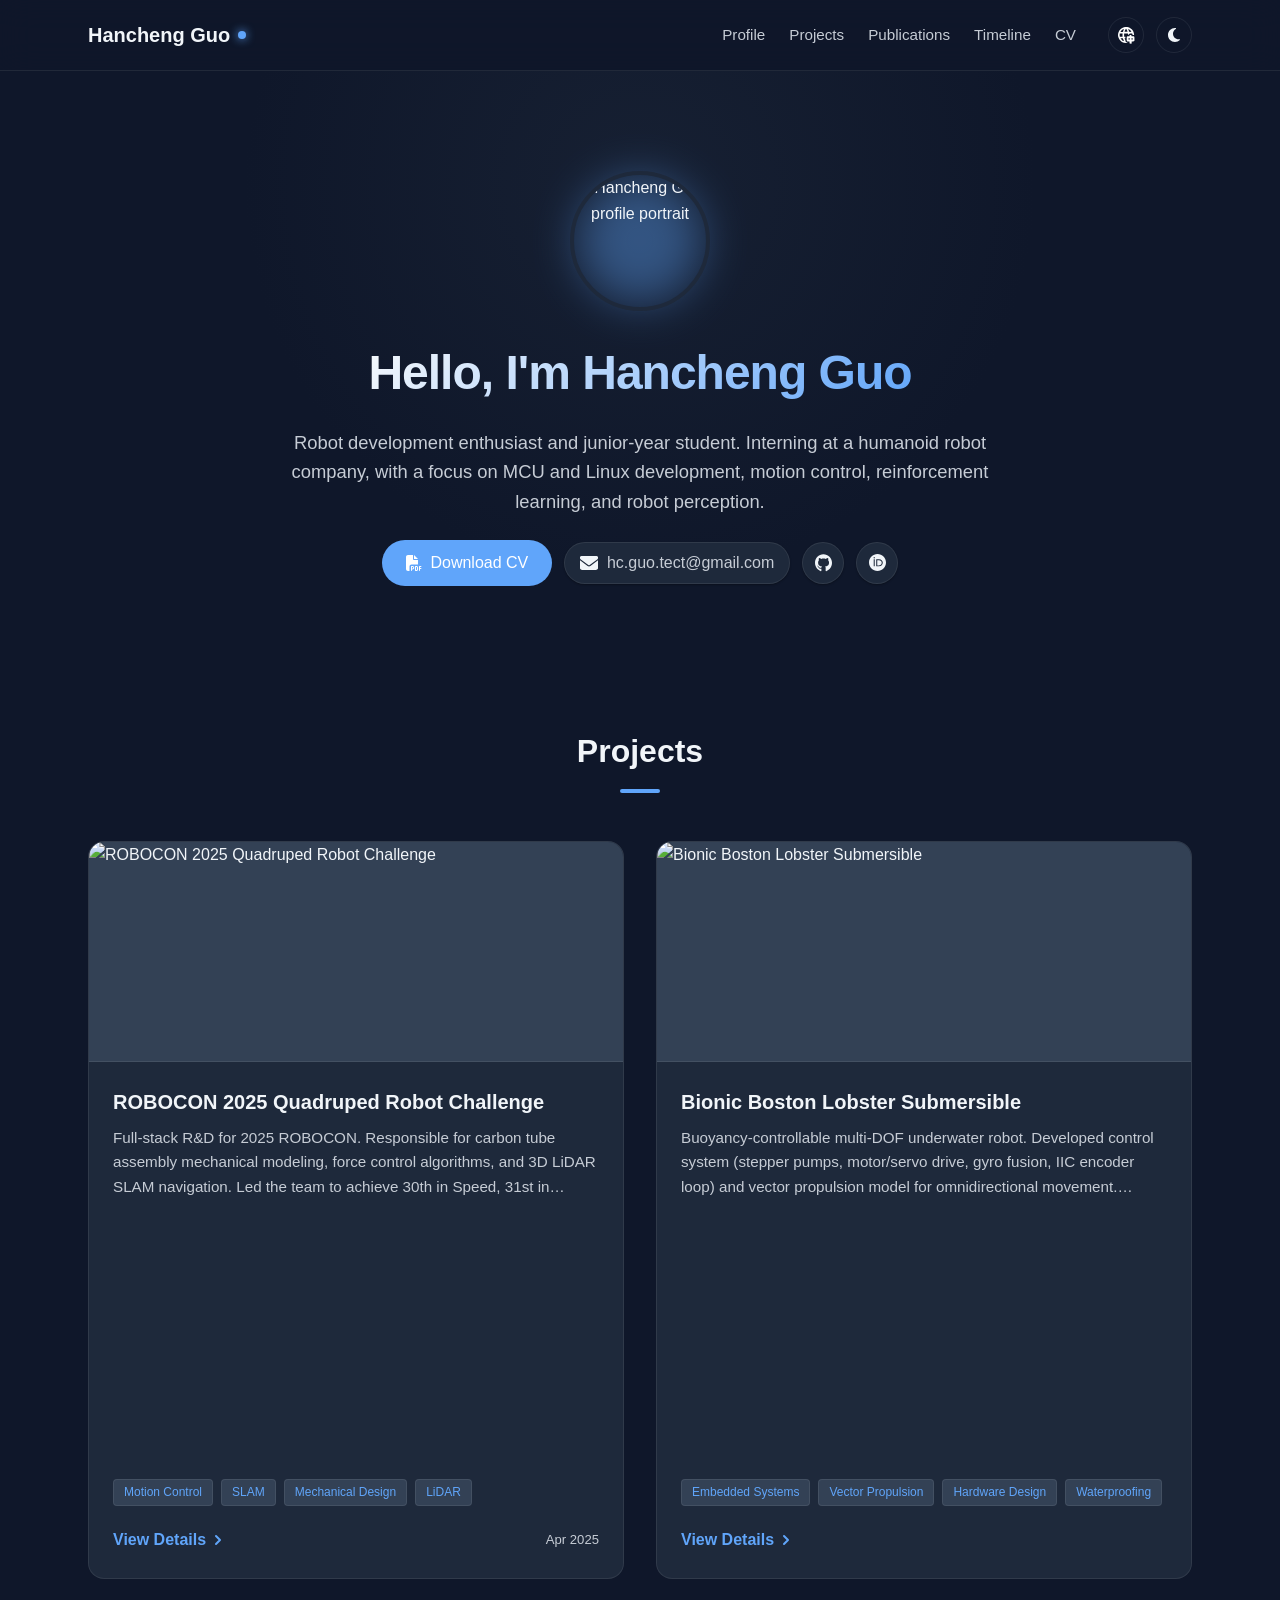
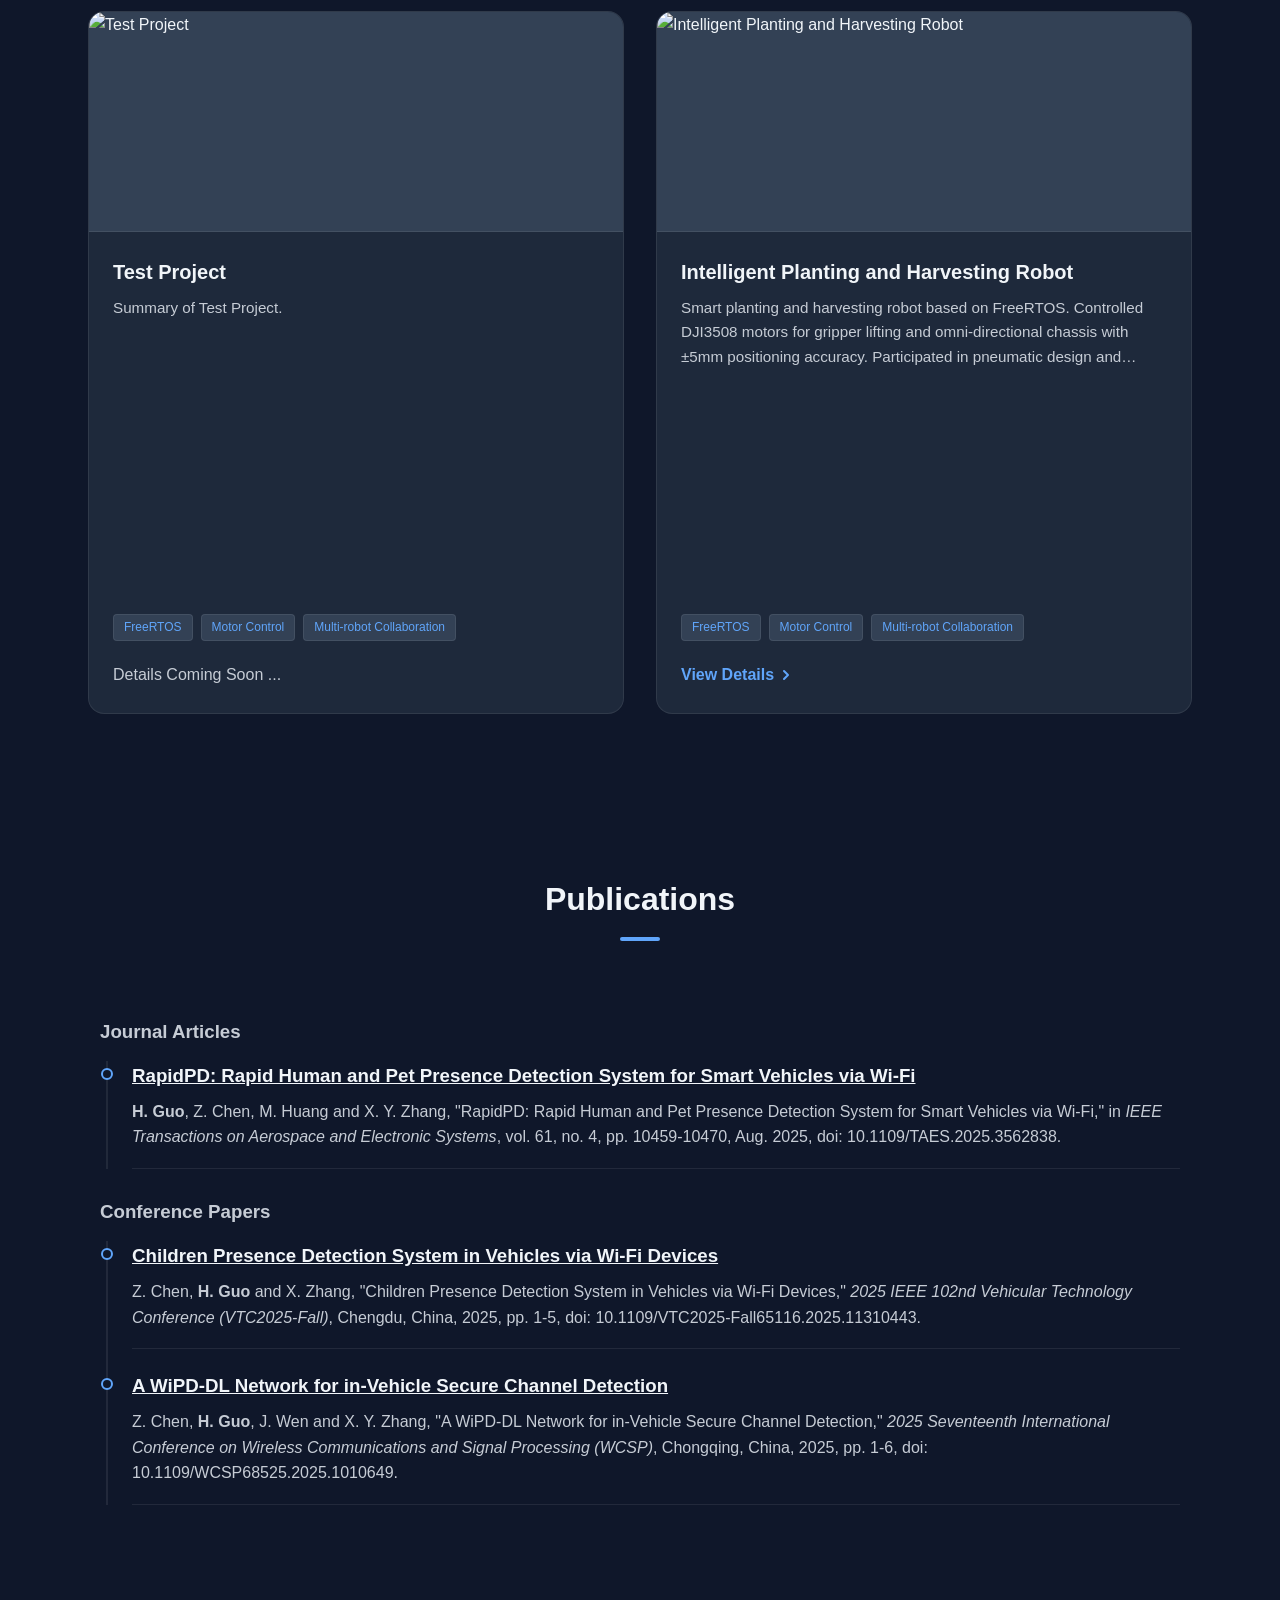
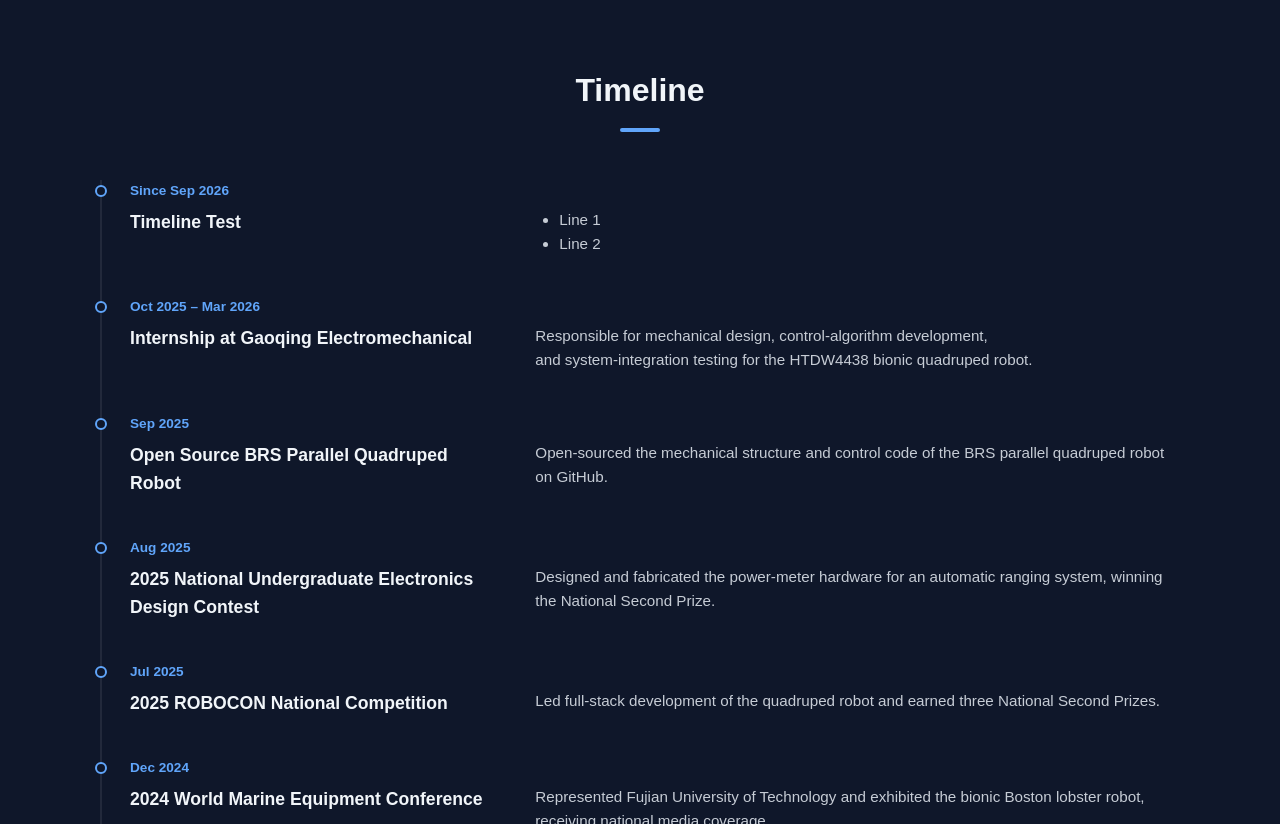
==== index.html @ 05562e03 "update favicon" ====
<!DOCTYPE html>
<!-- Generated by portfolio.py; do not edit. -->
<html lang="en" data-theme="dark">
  <head>
    <meta charset="UTF-8">
    <meta name="viewport" content="width=device-width, initial-scale=1.0">
    <title>Hancheng Guo Homepage</title>
    <meta name="description" content="Robot development enthusiast and junior-year student. Interning at a humanoid robot company, with a focus on MCU and Linux development, motion control, reinforcement learning, and robot perception.">
    <meta property="og:title" content="Hancheng Guo Homepage">
    <meta property="og:description" content="Robot development enthusiast and junior-year student. Interning at a humanoid robot company, with a focus on MCU and Linux development, motion control, reinforcement learning, and robot perception.">
    <meta property="og:type" content="website">
    <meta property="og:url" content="https://hancheng-guo.github.io/">
    <meta property="og:image" content="https://hancheng-guo.github.io/assets/images/Avatar.jpg">
    <link rel="canonical" href="https://hancheng-guo.github.io/">
    <script type="application/ld+json">{"@context":"https://schema.org","@type":"Person","name":"Hancheng Guo","url":"https://hancheng-guo.github.io/"}</script>
    <link rel="icon" href="assets/icons/favicon.svg">
    <script>document.documentElement.setAttribute('data-theme', localStorage.getItem('theme') || 'dark');</script>
    <style>html[data-anchor-pending] body{opacity:0}html[data-anchor-pending].anchor-ready body{opacity:1;animation:portfolio-anchor-reveal .14s ease}@keyframes portfolio-anchor-reveal{from{opacity:0}to{opacity:1}}</style>
    <script>(function(){var r=document.documentElement,h=location.hash;if(!h||h==='#top'||(matchMedia&&matchMedia('(prefers-reduced-motion: reduce)').matches))return;r.dataset.anchorPending='true';setTimeout(function(){r.classList.add('anchor-ready')},350)})()</script>
    <link rel="stylesheet" href="assets/css/style.css">
  </head>
  <body id="top" data-page="home">
    <nav>
      <div class="container nav-container">
        <a href="index.html" class="logo">
          <span class="logo-text">Hancheng Guo</span>
          <div class="logo-dot">
          </div>
        </a>
        <div class="nav-actions">
          <button class="control-btn menu-toggle" type="button" aria-expanded="false" aria-controls="primary-navigation" aria-label="Open navigation" data-i18n-aria-label="nav.openMenu">
            ☰
          </button>
          <div class="nav-links" id="primary-navigation">
            <a href="index.html#profile" data-i18n="nav.profile">Profile</a>
            <a href="index.html#projects" data-i18n="nav.projects">Projects</a>
            <a href="index.html#publications" data-i18n="nav.publications">Publications</a>
            <a href="index.html#timeline" data-i18n="nav.timeline">Timeline</a>
            <a href="pages/cv.html" data-i18n="nav.resume">CV</a>
          </div>
          <div class="nav-controls">
            <button class="control-btn nav-control lang-toggle" type="button" aria-label="切换到中文" title="切换到中文" data-language="en" data-i18n-aria-label="nav.toggleLanguage">
              <img class="language-target-icon" src="assets/icons/language-switch-ch.svg" alt="" aria-hidden="true">
              <span class="visually-hidden">切换到中文</span>
            </button>
            <button class="control-btn nav-control theme-toggle" type="button" aria-label="Toggle color theme" data-i18n-aria-label="nav.toggleTheme">
              <svg class="svg-icon sun-icon svg-icon--inline icon-sun" aria-hidden="true" focusable="false" xmlns="http://www.w3.org/2000/svg" viewBox="0 0 512 512">
                <!--! Font Awesome Free 6.7.2 by @fontawesome - https://fontawesome.com License - https://fontawesome.com/license/free (Icons: CC BY 4.0, Fonts: SIL OFL 1.1, Code: MIT License) Copyright 2024 Fonticons, Inc. -->
                <path d="M361.5 1.2c5 2.1 8.6 6.6 9.6 11.9L391 121l107.9 19.8c5.3 1 9.8 4.6 11.9 9.6s1.5 10.7-1.6 15.2L446.9 256l62.3 90.3c3.1 4.5 3.7 10.2 1.6 15.2s-6.6 8.6-11.9 9.6L391 391 371.1 498.9c-1 5.3-4.6 9.8-9.6 11.9s-10.7 1.5-15.2-1.6L256 446.9l-90.3 62.3c-4.5 3.1-10.2 3.7-15.2 1.6s-8.6-6.6-9.6-11.9L121 391 13.1 371.1c-5.3-1-9.8-4.6-11.9-9.6s-1.5-10.7 1.6-15.2L65.1 256 2.8 165.7c-3.1-4.5-3.7-10.2-1.6-15.2s6.6-8.6 11.9-9.6L121 121 140.9 13.1c1-5.3 4.6-9.8 9.6-11.9s10.7-1.5 15.2 1.6L256 65.1 346.3 2.8c4.5-3.1 10.2-3.7 15.2-1.6zM160 256a96 96 0 1 1 192 0 96 96 0 1 1 -192 0zm224 0a128 128 0 1 0 -256 0 128 128 0 1 0 256 0z"/>
              </svg>
              <svg class="svg-icon moon-icon svg-icon--inline icon-moon" aria-hidden="true" focusable="false" xmlns="http://www.w3.org/2000/svg" viewBox="0 0 384 512">
                <!--! Font Awesome Free 6.7.2 by @fontawesome - https://fontawesome.com License - https://fontawesome.com/license/free (Icons: CC BY 4.0, Fonts: SIL OFL 1.1, Code: MIT License) Copyright 2024 Fonticons, Inc. -->
                <path d="M223.5 32C100 32 0 132.3 0 256S100 480 223.5 480c60.6 0 115.5-24.2 155.8-63.4c5-4.9 6.3-12.5 3.1-18.7s-10.1-9.7-17-8.5c-9.8 1.7-19.8 2.6-30.1 2.6c-96.9 0-175.5-78.8-175.5-176c0-65.8 36-123.1 89.3-153.3c6.1-3.5 9.2-10.5 7.7-17.3s-7.3-11.9-14.3-12.5c-6.3-.5-12.6-.8-19-.8z"/>
              </svg>
            </button>
          </div>
        </div>
      </div>
    </nav>
    <main>
      <section id="profile" class="intro profile-section" data-hero-background="true" style="--hero-background-image: url(&quot;../images/Portfolio-01-3.png&quot;)">
        <div class="bg-decoration" aria-hidden="true">
        </div>
        <div class="container flex-center column">
          <div class="avatar-container">
            <div class="avatar-glow">
            </div>
            <img class="avatar" src="assets/images/Avatar.jpg" alt="Hancheng Guo profile portrait">
          </div>
          <h1 class="gradient-text hero-title">Hello, I'm Hancheng Guo</h1>
          <div class="subtitle hero-summary">
            Robot development enthusiast and junior-year student. Interning at a humanoid robot company, with a focus on MCU and Linux development, motion control, reinforcement learning, and robot perception.
          </div>
          <div class="hero-action-row">
            <div class="intro-actions">
              <a class="publish-link primary-action" href="assets/documents/CVTest.pdf" download>
                <svg class="svg-icon svg-icon--inline icon-file-pdf" aria-hidden="true" focusable="false" xmlns="http://www.w3.org/2000/svg" viewBox="0 0 512 512">
                  <!--! Font Awesome Free 6.7.2 by @fontawesome - https://fontawesome.com License - https://fontawesome.com/license/free (Icons: CC BY 4.0, Fonts: SIL OFL 1.1, Code: MIT License) Copyright 2024 Fonticons, Inc. -->
                  <path d="M0 64C0 28.7 28.7 0 64 0L224 0l0 128c0 17.7 14.3 32 32 32l128 0 0 144-208 0c-35.3 0-64 28.7-64 64l0 144-48 0c-35.3 0-64-28.7-64-64L0 64zm384 64l-128 0L256 0 384 128zM176 352l32 0c30.9 0 56 25.1 56 56s-25.1 56-56 56l-16 0 0 32c0 8.8-7.2 16-16 16s-16-7.2-16-16l0-48 0-80c0-8.8 7.2-16 16-16zm32 80c13.3 0 24-10.7 24-24s-10.7-24-24-24l-16 0 0 48 16 0zm96-80l32 0c26.5 0 48 21.5 48 48l0 64c0 26.5-21.5 48-48 48l-32 0c-8.8 0-16-7.2-16-16l0-128c0-8.8 7.2-16 16-16zm32 128c8.8 0 16-7.2 16-16l0-64c0-8.8-7.2-16-16-16l-16 0 0 96 16 0zm80-112c0-8.8 7.2-16 16-16l48 0c8.8 0 16 7.2 16 16s-7.2 16-16 16l-32 0 0 32 32 0c8.8 0 16 7.2 16 16s-7.2 16-16 16l-32 0 0 48c0 8.8-7.2 16-16 16s-16-7.2-16-16l0-64 0-64z"/>
                </svg>
                <span>Download CV</span>
              </a>
            </div>
            <div id="contact" class="contact-links hero-contact-links" aria-label="Contact links">
              <div class="contact-item email-contact-item">
                <a class="email-contact-link" href="mailto:hc.guo.tect@gmail.com" aria-label="hc.guo.tect@gmail.com">
                  <svg class="svg-icon svg-icon--inline icon-envelope" aria-hidden="true" focusable="false" xmlns="http://www.w3.org/2000/svg" viewBox="0 0 512 512">
                    <!--! Font Awesome Free 6.7.2 by @fontawesome - https://fontawesome.com License - https://fontawesome.com/license/free (Icons: CC BY 4.0, Fonts: SIL OFL 1.1, Code: MIT License) Copyright 2024 Fonticons, Inc. -->
                    <path d="M48 64C21.5 64 0 85.5 0 112c0 15.1 7.1 29.3 19.2 38.4L236.8 313.6c11.4 8.5 27 8.5 38.4 0L492.8 150.4c12.1-9.1 19.2-23.3 19.2-38.4c0-26.5-21.5-48-48-48L48 64zM0 176L0 384c0 35.3 28.7 64 64 64l384 0c35.3 0 64-28.7 64-64l0-208L294.4 339.2c-22.8 17.1-54 17.1-76.8 0L0 176z"/>
                  </svg>
                  <span>hc.guo.tect@gmail.com</span>
                </a>
              </div>
              <div class="social-contact-group">
                <div class="contact-item">
                  <a href="https://github.com/Hancheng-Guo" aria-label="GitHub" title="GitHub" target="_blank" rel="noopener noreferrer">
                    <svg class="svg-icon svg-icon--inline" aria-hidden="true" focusable="false" xmlns="http://www.w3.org/2000/svg" viewBox="0 0 496 512">
                      <!--! Font Awesome Free 6.7.2 by @fontawesome - https://fontawesome.com License - https://fontawesome.com/license/free (Icons: CC BY 4.0, Fonts: SIL OFL 1.1, Code: MIT License) Copyright 2024 Fonticons, Inc. -->
                      <path d="M165.9 397.4c0 2-2.3 3.6-5.2 3.6-3.3.3-5.6-1.3-5.6-3.6 0-2 2.3-3.6 5.2-3.6 3-.3 5.6 1.3 5.6 3.6zm-31.1-4.5c-.7 2 1.3 4.3 4.3 4.9 2.6 1 5.6 0 6.2-2s-1.3-4.3-4.3-5.2c-2.6-.7-5.5.3-6.2 2.3zm44.2-1.7c-2.9.7-4.9 2.6-4.6 4.9.3 2 2.9 3.3 5.9 2.6 2.9-.7 4.9-2.6 4.6-4.6-.3-1.9-3-3.2-5.9-2.9zM244.8 8C106.1 8 0 113.3 0 252c0 110.9 69.8 205.8 169.5 239.2 12.8 2.3 17.3-5.6 17.3-12.1 0-6.2-.3-40.4-.3-61.4 0 0-70 15-84.7-29.8 0 0-11.4-29.1-27.8-36.6 0 0-22.9-15.7 1.6-15.4 0 0 24.9 2 38.6 25.8 21.9 38.6 58.6 27.5 72.9 20.9 2.3-16 8.8-27.1 16-33.7-55.9-6.2-112.3-14.3-112.3-110.5 0-27.5 7.6-41.3 23.6-58.9-2.6-6.5-11.1-33.3 2.6-67.9 20.9-6.5 69 27 69 27 20-5.6 41.5-8.5 62.8-8.5s42.8 2.9 62.8 8.5c0 0 48.1-33.6 69-27 13.7 34.7 5.2 61.4 2.6 67.9 16 17.7 25.8 31.5 25.8 58.9 0 96.5-58.9 104.2-114.8 110.5 9.2 7.9 17 22.9 17 46.4 0 33.7-.3 75.4-.3 83.6 0 6.5 4.6 14.4 17.3 12.1C428.2 457.8 496 362.9 496 252 496 113.3 383.5 8 244.8 8zM97.2 352.9c-1.3 1-1 3.3.7 5.2 1.6 1.6 3.9 2.3 5.2 1 1.3-1 1-3.3-.7-5.2-1.6-1.6-3.9-2.3-5.2-1zm-10.8-8.1c-.7 1.3.3 2.9 2.3 3.9 1.6 1 3.6.7 4.3-.7.7-1.3-.3-2.9-2.3-3.9-2-.6-3.6-.3-4.3.7zm32.4 35.6c-1.6 1.3-1 4.3 1.3 6.2 2.3 2.3 5.2 2.6 6.5 1 1.3-1.3.7-4.3-1.3-6.2-2.2-2.3-5.2-2.6-6.5-1zm-11.4-14.7c-1.6 1-1.6 3.6 0 5.9 1.6 2.3 4.3 3.3 5.6 2.3 1.6-1.3 1.6-3.9 0-6.2-1.4-2.3-4-3.3-5.6-2z"/>
                    </svg>
                    <span class="visually-hidden">GitHub</span>
                  </a>
                </div>
                <div class="contact-item">
                  <a href="https://orcid.org/0009-0005-2213-1604" aria-label="ORCID" title="ORCID" target="_blank" rel="noopener noreferrer">
                    <svg class="svg-icon svg-icon--inline" aria-hidden="true" focusable="false" fill="#000000" width="800px" height="800px" viewBox="0 0 24 24" role="img" xmlns="http://www.w3.org/2000/svg">
                      <title>ORCID icon</title>
                      <path d="M12 0C5.372 0 0 5.372 0 12s5.372 12 12 12 12-5.372 12-12S18.628 0 12 0zM7.369 4.378c.525 0 .947.431.947.947s-.422.947-.947.947a.95.95 0 0 1-.947-.947c0-.525.422-.947.947-.947zm-.722 3.038h1.444v10.041H6.647V7.416zm3.562 0h3.9c3.712 0 5.344 2.653 5.344 5.025 0 2.578-2.016 5.025-5.325 5.025h-3.919V7.416zm1.444 1.303v7.444h2.297c3.272 0 4.022-2.484 4.022-3.722 0-2.016-1.284-3.722-4.097-3.722h-2.222z"/>
                    </svg>
                    <span class="visually-hidden">ORCID</span>
                  </a>
                </div>
              </div>
            </div>
          </div>
        </div>
      </section>
      <section id="projects" class="section-padding">
        <div class="container">
          <h2 data-i18n="projects.title">Projects</h2>
          <div class="projects-grid">
            <article class="card project-card-detail" tabindex="0" role="link" aria-label="View Details: ROBOCON 2025 Quadruped Robot Challenge" data-project-href="pages/projects/project1.html">
              <div class="project-thumbnail-wrapper">
                <img class="project-thumbnail" src="assets/images/Portfolio-01.png" alt="ROBOCON 2025 Quadruped Robot Challenge" loading="lazy" decoding="async">
              </div>
              <div class="project-info">
                <div class="project-copy">
                  <h3>ROBOCON 2025 Quadruped Robot Challenge</h3>
                  <p class="project-summary">Full-stack R&amp;D for 2025 ROBOCON. Responsible for carbon tube assembly mechanical modeling, force control algorithms, and 3D LiDAR SLAM navigation. Led the team to achieve 30th in Speed, 31st in Obstacle, and 34th in Cross-country among 180+ teams.</p>
                </div>
                <div class="project-meta">
                  <div class="project-tags">
                    <span class="project-tag">Motion Control</span>
                    <span class="project-tag">SLAM</span>
                    <span class="project-tag">Mechanical Design</span>
                    <span class="project-tag">LiDAR</span>
                  </div>
                  <div class="project-card-footer">
                    <span class="project-link">
                      View Details
                      <svg class="svg-icon motion-link-arrow link-chevron chevron-right svg-icon--inline icon-chevron-down" aria-hidden="true" focusable="false" xmlns="http://www.w3.org/2000/svg" viewBox="0 0 24 24" fill="none" stroke="currentColor" stroke-width="3" stroke-linecap="round" stroke-linejoin="round">
                        <path d="m6 9 6 6 6-6"/>
                      </svg>
                    </span>
                    <time class="project-date">Apr 2025</time>
                  </div>
                </div>
              </div>
            </article>
            <article class="card project-card-detail" tabindex="0" role="link" aria-label="View Details: Bionic Boston Lobster Submersible" data-project-href="pages/projects/project2.html">
              <div class="project-thumbnail-wrapper">
                <img class="project-thumbnail" src="assets/images/Portfolio-02.png" alt="Bionic Boston Lobster Submersible" loading="lazy" decoding="async">
              </div>
              <div class="project-info">
                <div class="project-copy">
                  <h3>Bionic Boston Lobster Submersible</h3>
                  <p class="project-summary">Buoyancy-controllable multi-DOF underwater robot. Developed control system (stepper pumps, motor/servo drive, gyro fusion, IIC encoder loop) and vector propulsion model for omnidirectional movement. Handled hardware selection and waterproofing. Won Special Prize in Fujian Intelligent Marine Equipment Competition.</p>
                </div>
                <div class="project-meta">
                  <div class="project-tags">
                    <span class="project-tag">Embedded Systems</span>
                    <span class="project-tag">Vector Propulsion</span>
                    <span class="project-tag">Hardware Design</span>
                    <span class="project-tag">Waterproofing</span>
                  </div>
                  <div class="project-card-footer">
                    <span class="project-link">
                      View Details
                      <svg class="svg-icon motion-link-arrow link-chevron chevron-right svg-icon--inline icon-chevron-down" aria-hidden="true" focusable="false" xmlns="http://www.w3.org/2000/svg" viewBox="0 0 24 24" fill="none" stroke="currentColor" stroke-width="3" stroke-linecap="round" stroke-linejoin="round">
                        <path d="m6 9 6 6 6-6"/>
                      </svg>
                    </span>
                    <time class="project-date" hidden></time>
                  </div>
                </div>
              </div>
            </article>
            <article class="card project-card-coming-soon" tabindex="0">
              <div class="project-thumbnail-wrapper">
                <img class="project-thumbnail" src="assets/images/Portfolio-03.png" alt="Test Project" loading="lazy" decoding="async">
              </div>
              <div class="project-info">
                <div class="project-copy">
                  <h3>Test Project</h3>
                  <p class="project-summary">Summary of Test Project.</p>
                </div>
                <div class="project-meta">
                  <div class="project-tags">
                    <span class="project-tag">FreeRTOS</span>
                    <span class="project-tag">Motor Control</span>
                    <span class="project-tag">Multi-robot Collaboration</span>
                  </div>
                  <div class="project-card-footer">
                    <span class="project-link project-status">Details Coming Soon ...</span>
                    <time class="project-date" hidden></time>
                  </div>
                </div>
              </div>
            </article>
            <article class="card project-card-detail" tabindex="0" role="link" aria-label="View Details: Intelligent Planting and Harvesting Robot" data-project-href="pages/projects/project4.html">
              <div class="project-thumbnail-wrapper">
                <img class="project-thumbnail" src="assets/images/Portfolio-03.png" alt="Intelligent Planting and Harvesting Robot" loading="lazy" decoding="async">
              </div>
              <div class="project-info">
                <div class="project-copy">
                  <h3>Intelligent Planting and Harvesting Robot</h3>
                  <p class="project-summary">Smart planting and harvesting robot based on FreeRTOS. Controlled DJI3508 motors for gripper lifting and omni-directional chassis with ±5mm positioning accuracy. Participated in pneumatic design and hardware wiring, supporting dual-robot synergy.</p>
                </div>
                <div class="project-meta">
                  <div class="project-tags">
                    <span class="project-tag">FreeRTOS</span>
                    <span class="project-tag">Motor Control</span>
                    <span class="project-tag">Multi-robot Collaboration</span>
                  </div>
                  <div class="project-card-footer">
                    <span class="project-link">
                      View Details
                      <svg class="svg-icon motion-link-arrow link-chevron chevron-right svg-icon--inline icon-chevron-down" aria-hidden="true" focusable="false" xmlns="http://www.w3.org/2000/svg" viewBox="0 0 24 24" fill="none" stroke="currentColor" stroke-width="3" stroke-linecap="round" stroke-linejoin="round">
                        <path d="m6 9 6 6 6-6"/>
                      </svg>
                    </span>
                    <time class="project-date" hidden></time>
                  </div>
                </div>
              </div>
            </article>
          </div>
        </div>
      </section>
      <section id="publications" class="section-padding">
        <div class="container">
          <h2 data-i18n="publications.title">Publications</h2>
          <div class="narrative-container">
            <h3 data-i18n="publications.journal">Journal Articles</h3>
            <div class="content-list home-journals">
              <article class="content-entry">
                <h3><a href="https://ieeexplore.ieee.org/document/10971911"><u>RapidPD: Rapid Human and Pet Presence Detection System for Smart Vehicles via Wi-Fi</u></a></h3>
                <p><span class="entry-detail"><strong>H. Guo</strong>, Z. Chen, M. Huang and X. Y. Zhang, "RapidPD: Rapid Human and Pet Presence Detection System for Smart Vehicles via Wi-Fi," in <em>IEEE Transactions on Aerospace and Electronic Systems</em>, vol. 61, no. 4, pp. 10459-10470, Aug. 2025, doi: 10.1109/TAES.2025.3562838.</span></p>
              </article>
            </div>
            <h3 data-i18n="publications.conference">Conference Papers</h3>
            <div class="content-list home-conferences">
              <article class="content-entry">
                <h3><a href="https://ieeexplore.ieee.org/abstract/document/11310443"><u>Children Presence Detection System in Vehicles via Wi-Fi Devices</u></a></h3>
                <p><span class="entry-detail">Z. Chen, <strong>H. Guo</strong> and X. Zhang, "Children Presence Detection System in Vehicles via Wi-Fi Devices," <em>2025 IEEE 102nd Vehicular Technology Conference (VTC2025-Fall)</em>, Chengdu, China, 2025, pp. 1-5, doi: 10.1109/VTC2025-Fall65116.2025.11310443.</span></p>
              </article>
              <article class="content-entry">
                <h3><a href="https://ieeexplore.ieee.org/abstract/document/11352220"><u>A WiPD-DL Network for in-Vehicle Secure Channel Detection</u></a></h3>
                <p><span class="entry-detail">Z. Chen, <strong>H. Guo</strong>, J. Wen and X. Y. Zhang, "A WiPD-DL Network for in-Vehicle Secure Channel Detection," <em>2025 Seventeenth International Conference on Wireless Communications and Signal Processing (WCSP)</em>, Chongqing, China, 2025, pp. 1-6, doi: 10.1109/WCSP68525.2025.1010649.</span></p>
              </article>
            </div>
          </div>
        </div>
      </section>
      <section id="timeline" class="section-padding">
        <div class="container">
          <h2 data-i18n="timeline.title">Timeline</h2>
          <div class="timeline-container">
            <div class="timeline-item">
              <div class="timeline-dot">
              </div>
              <div class="timeline-summary">
                <span class="timeline-date">Since Sep 2026</span>
                <h3>Timeline Test</h3>
              </div>
              <div class="timeline-content markdown-body">
                <ul>
                  <li>Line 1</li>
                  <li>Line 2</li>
                </ul>
              </div>
            </div>
            <div class="timeline-item">
              <div class="timeline-dot">
              </div>
              <div class="timeline-summary">
                <span class="timeline-date">Oct 2025 – Mar 2026</span>
                <h3>Internship at Gaoqing Electromechanical</h3>
              </div>
              <div class="timeline-content markdown-body">
                <p>
                  Responsible for mechanical design, control-algorithm development,
                  <br />
                  and system-integration testing for the HTDW4438 bionic quadruped robot.
                </p>
              </div>
            </div>
            <div class="timeline-item">
              <div class="timeline-dot">
              </div>
              <div class="timeline-summary">
                <span class="timeline-date">Sep 2025</span>
                <h3>Open Source BRS Parallel Quadruped Robot</h3>
              </div>
              <div class="timeline-content markdown-body">
                <p>Open-sourced the mechanical structure and control code of the BRS parallel quadruped robot on GitHub.</p>
              </div>
            </div>
            <div class="timeline-item">
              <div class="timeline-dot">
              </div>
              <div class="timeline-summary">
                <span class="timeline-date">Aug 2025</span>
                <h3>2025 National Undergraduate Electronics Design Contest</h3>
              </div>
              <div class="timeline-content markdown-body">
                <p>Designed and fabricated the power-meter hardware for an automatic ranging system, winning the National Second Prize.</p>
              </div>
            </div>
            <div class="timeline-item">
              <div class="timeline-dot">
              </div>
              <div class="timeline-summary">
                <span class="timeline-date">Jul 2025</span>
                <h3>2025 ROBOCON National Competition</h3>
              </div>
              <div class="timeline-content markdown-body">
                <p>Led full-stack development of the quadruped robot and earned three National Second Prizes.</p>
              </div>
            </div>
            <div class="timeline-item">
              <div class="timeline-dot">
              </div>
              <div class="timeline-summary">
                <span class="timeline-date">Dec 2024</span>
                <h3>2024 World Marine Equipment Conference</h3>
              </div>
              <div class="timeline-content markdown-body">
                <p>Represented Fujian University of Technology and exhibited the bionic Boston lobster robot, receiving national media coverage.</p>
              </div>
            </div>
            <div class="timeline-item">
              <div class="timeline-dot">
              </div>
              <div class="timeline-summary">
                <span class="timeline-date">Nov 2024</span>
                <h3>Fujian Intelligent Marine Equipment Design Competition</h3>
              </div>
              <div class="timeline-content markdown-body">
                <p>Led control-system development for a buoyancy-controlled multi-DOF lobster robot, winning the Special Prize.</p>
              </div>
            </div>
            <div class="timeline-item">
              <div class="timeline-dot">
              </div>
              <div class="timeline-summary">
                <span class="timeline-date">Aug 2024</span>
                <h3>2024 Fujian Undergraduate Electronics Design Contest</h3>
              </div>
              <div class="timeline-content markdown-body">
                <p>Developed an MSPM0G3507-based autonomous vehicle system and qualified for provincial testing.</p>
              </div>
            </div>
            <div class="timeline-item timeline-extra">
              <div class="timeline-dot">
              </div>
              <div class="timeline-summary">
                <span class="timeline-date">Jul 2024</span>
                <h3>2024 ROBOCON National Competition</h3>
              </div>
              <div class="timeline-content markdown-body">
                <p>
                  Developed the FreeRTOS embedded control system for the R1 robot,
                  <br />
                  achieving ±5 mm positioning accuracy, ball launching, and gripper functions.
                </p>
              </div>
            </div>
            <div class="timeline-item timeline-extra">
              <div class="timeline-dot">
              </div>
              <div class="timeline-summary">
                <span class="timeline-date">May 2024</span>
                <h3>Open Source SliverWolf Desktop Quadruped</h3>
              </div>
              <div class="timeline-content markdown-body">
                <p>Released SliverWolf, a desktop serial quadruped with voice control and robotic-arm collaboration.</p>
              </div>
            </div>
          </div>
          <button class="control-btn timeline-toggle" type="button" aria-expanded="false">
            <span class="timeline-toggle-label" data-i18n="timeline.showMore">Show more</span>
            <svg class="svg-icon timeline-chevron svg-icon--inline icon-chevron-down" aria-hidden="true" focusable="false" xmlns="http://www.w3.org/2000/svg" viewBox="0 0 24 24" fill="none" stroke="currentColor" stroke-width="3" stroke-linecap="round" stroke-linejoin="round">
              <path d="m6 9 6 6 6-6"/>
            </svg>
          </button>
        </div>
      </section>
    </main>
    <footer>
      <span class="footer-copyright">© 2026 Hancheng Guo, Powered by <a href="https://github.com/Lain-Ego0/Lain-Ego0.github.io"><u>Lain-Ego0.github.io</u></a></span>
      <span class="footer-updated">Site last updated Sep 7, 2026</span>
    </footer>
    <script type="module" src="assets/js/app.js"></script>
  </body>
</html>
---- assets/css/style.css ----
/* =========================================
   1. Design Token & Themes
   ========================================= */
:root {
  /* 基础参数 */
  --font-main: -apple-system, BlinkMacSystemFont, "Segoe UI", Roboto, "Helvetica Neue", Arial, sans-serif;
  --radius-md: 16px;
  --radius-full: 999px;
  --container-width: clamp(600px, 90vw, 1800px);
  --transition-base: 0.3s cubic-bezier(0.4, 0, 0.2, 1);
  
  /* [Light Mode] 默认日间模式变量 */
  --bg-body: #f8fafc;
  --bg-card: #ffffff; 
  --bg-glass: rgba(255, 255, 255, 0.8);
  --bg-hover: #f1f5f9;
  
  --text-main: #0f172a;
  --text-muted: #464b52;
  --text-invert: #ffffff;
  
  --primary: #2563eb;       /* 核心蓝 */
  --primary-glow: rgba(37, 99, 235, 0.2);
  
  --border-light: rgba(0, 0, 0, 0.06);
  --shadow-sm: 0 1px 2px rgba(0, 0, 0, 0.05);
  --shadow-card: 0 4px 6px -1px rgba(0, 0, 0, 0.05), 0 2px 4px -1px rgba(0, 0, 0, 0.03);
  --shadow-hover: 0 20px 25px -5px rgba(0, 0, 0, 0.1), 0 10px 10px -5px rgba(0, 0, 0, 0.04);
  
  --gradient-title: linear-gradient(135deg, #0f172a 0%, #3b82f6 100%);
  --decoration-blob: #e2e8f0;
  --hero-fade-color: #f8fafc;
}

/* [Dark Mode] 深色模式变量覆盖 */
[data-theme="dark"] {
  --bg-body: #0f172a;       /* 深岩灰背景 */
  --bg-card: #1e293b;       /* 稍亮的卡片背景 */
  --bg-glass: rgba(15, 23, 42, 0.8);
  --bg-hover: #334155;
  
  --text-main: #f1f5f9;     /* 亮灰白 */
  --text-muted: #c6ccd5;    /* 柔和灰 */
  
  --primary: #60a5fa;       /* 亮蓝，暗色下更显眼 */
  --primary-glow: rgba(96, 165, 250, 0.25);
  
  --border-light: rgba(255, 255, 255, 0.08);
  --shadow-sm: 0 1px 2px rgba(0, 0, 0, 0.3);
  --shadow-card: 0 4px 6px -1px rgba(0, 0, 0, 0.4);
  --shadow-hover: 0 20px 25px -5px rgba(0, 0, 0, 0.5), 0 0 20px rgba(96, 165, 250, 0.15); /* 加点蓝色光晕 */
  
  --gradient-title: linear-gradient(135deg, #f8fafc 0%, #60a5fa 100%);
  --decoration-blob: #1e293b;
  --hero-fade-color: #0f172a;
}

@property --hero-fade-color {
  syntax: '<color>';
  inherits: true;
  initial-value: #f8fafc;
}

@property --decoration-blob {
  syntax: '<color>';
  inherits: true;
  initial-value: #e2e8f0;
}

/* =========================================
   2. Global Reset & Layout
   ========================================= */
*, *::before, *::after { margin: 0; padding: 0; box-sizing: border-box; }

/* Fragment navigation must land before the first paint.  Same-page links use
   navigation.js for their deliberate, accessible smooth scroll. */
html { scroll-behavior: auto; }

body {
  font-family: var(--font-main);
  background-color: var(--bg-body);
  color: var(--text-main);
  line-height: 1.6;
  /* 关键：平滑过渡背景色和文字颜色 */
  transition: background-color 0.4s ease, color 0.4s ease;
  overflow-x: hidden;
}

/* 新增：全局图片约束，防止图片撑破布局 */
img {
  max-width: 100%;
  height: auto;
  display: block;
}

a { text-decoration: none; color: inherit; transition: var(--transition-base); }
ul { list-style: none; }

.container {
  max-width: var(--container-width);
  margin: 0 auto;
  padding: 0 24px;
}

.section-padding { padding: 80px 0; }
.flex-center { display: flex; align-items: center; justify-content: center; }
.column { flex-direction: column; }

/* 滚动条美化 */
::-webkit-scrollbar { width: 8px; }
::-webkit-scrollbar-track { background: var(--bg-body); }
::-webkit-scrollbar-thumb { background: var(--text-muted); border-radius: 4px; opacity: 0.5; }

/* =========================================
   3. Navigation (Glassmorphism)
   ========================================= */
body > nav {
  position: sticky;
  top: 0;
  z-index: 100;
  background: var(--bg-glass);
  backdrop-filter: blur(16px);
  -webkit-backdrop-filter: blur(16px);
  border-bottom: 1px solid var(--border-light);
  transition: background-color 0.4s ease, border-color 0.4s ease;
}

.nav-container {
  height: 70px;
  display: flex;
  justify-content: space-between;
  align-items: center;
}

.logo {
  display: flex;
  align-items: center;
  gap: 8px;
  font-weight: 700;
  font-size: 1.25rem;
  color: var(--text-main);
}

.logo-dot {
  width: 8px;
  height: 8px;
  background: var(--primary);
  border-radius: 50%;
  box-shadow: 0 0 10px var(--primary);
}

.nav-actions { display: flex; align-items: center; gap: 32px; }

.nav-links { display: flex; gap: 24px; }
.nav-links a {
  font-size: 0.95rem;
  font-weight: 500;
  color: var(--text-muted);
  position: relative;
}
.nav-links a:hover, .nav-links a.active { color: var(--primary); }

.nav-controls { display: flex; align-items: center; gap: 12px; }
.control-btn.menu-toggle { display: none; }
.back-link { display: inline-flex; align-items: center; gap: .35em; margin-bottom: 28px; color: var(--primary); font-weight: 650; }
.back-link:focus-visible, a:focus-visible, button:focus-visible { outline: 3px solid var(--primary); outline-offset: 4px; }
.status-view { padding: 32px; text-align: center; color: var(--text-muted); }
.project-adjacent { display: grid; grid-template-columns: minmax(0, 1fr) minmax(0, 1fr); gap: 16px; margin-top: 40px; border-top: 1px solid var(--border-light); padding-top: 24px; }
.project-adjacent-link { display: flex; flex-direction: column; gap: 6px; padding: 14px 16px; color: var(--text-main); background: transparent; border: 1px solid transparent; border-radius: var(--radius-md); }
.project-adjacent-link.previous { grid-column: 1; align-items: flex-start; }
.project-adjacent-link.next { grid-column: 2; align-items: flex-end; text-align: right; }
.project-adjacent-link:hover, .project-adjacent-link:focus-visible { color: var(--primary); border-color: transparent; background: var(--bg-hover); }
.project-adjacent-label { display: inline-flex; align-items: center; position: relative; top: 0.5px; gap: .35em; color: var(--primary); font-weight: 650; }
.project-adjacent-link.next .motion-link-arrow { order: 2; }
.project-adjacent-name { color: inherit; }
.timeline-extra { display: none; }
.timeline-container.timeline-expanded .timeline-extra { display: block; }
.timeline-toggle { display: inline-flex; align-items: center; justify-content: center; box-sizing: border-box; width: 200px; min-width: 200px; height: 30px; margin: 24px auto 0; padding: 4px 16px; white-space: nowrap; color: var(--text-main); background: var(--bg-card); border: 1px solid var(--border-light); box-shadow: var(--shadow-sm); font-size: .82rem; font-weight: 650; line-height: 1; position: relative; }
.timeline-toggle[hidden] { display: none; }
.control-btn.timeline-toggle { background: var(--bg-card); border-color: var(--border-light); }
.timeline-toggle:hover, .timeline-toggle:focus-visible { background: var(--bg-hover); border-color: var(--primary); color: var(--primary); }
.timeline-toggle-label { position: absolute; left: 50%; transform: translateX(-50%); }
.timeline-chevron { position: absolute; right: 12px; width: 13px; height: 13px; color: currentColor; transition: transform var(--transition-base); }
.timeline-chevron.svg-icon--inline { fill: none; stroke: currentColor; }
.timeline-toggle[aria-expanded="true"] .timeline-chevron { transform: rotate(180deg); }
.error-state { border: 1px solid var(--border-light); border-radius: var(--radius-md); }
.hero-action-row { display: flex; flex-wrap: wrap; justify-content: center; align-items: center; gap: 12px; margin-top: 24px; }
.intro-actions { display: flex; flex-wrap: wrap; justify-content: center; gap: 12px; }
.intro-actions .primary-action { color: #fff; background: var(--primary); border-color: var(--primary); }
.visually-hidden { position: absolute; width: 1px; height: 1px; padding: 0; margin: -1px; overflow: hidden; clip: rect(0, 0, 0, 0); white-space: nowrap; border: 0; }

/* 按钮通用样式 */
.control-btn {
  background: transparent;
  border: 1px solid var(--border-light);
  color: var(--text-main);
  padding: 6px 14px;
  border-radius: 20px;
  cursor: pointer;
  font-size: 0.9rem;
  transition: all 0.3s ease;
  display: flex;
  align-items: center;
  justify-content: center;
}
.nav-controls .nav-control {
  box-sizing: border-box;
  height: 36px;
  width: 36px;
  min-width: 36px;
  padding: 0;
  border-radius: var(--radius-full);
  position: relative;
  overflow: hidden;
}
.nav-controls .nav-control .svg-icon { width: 16px; height: 16px; display: inline-block; flex: 0 0 16px; }
.lang-toggle .visually-hidden { position: absolute; width: 1px; height: 1px; overflow: hidden; clip: rect(0 0 0 0); }

.control-btn:hover {
  background: var(--bg-hover);
  border-color: var(--primary);
  color: var(--primary);
}

/* 主题切换按钮特殊处理 */
.theme-toggle { position: relative; overflow: hidden; }

.theme-toggle .svg-icon {
  position: absolute;
  transition: transform 0.5s cubic-bezier(0.68, -0.55, 0.27, 1.55), opacity 0.5s;
}

/* 图标切换动画逻辑 */
[data-theme="light"] .moon-icon { transform: translateY(20px) rotate(90deg); opacity: 0; }
[data-theme="light"] .sun-icon { transform: translateY(0) rotate(0); opacity: 1; }
[data-theme="dark"] .sun-icon { transform: translateY(-20px) rotate(-90deg); opacity: 0; }
[data-theme="dark"] .moon-icon { transform: translateY(0) rotate(0); opacity: 1; }

/* =========================================
   4. Hero Section / Intro
   ========================================= */
.intro {
  /* Own this registered color on the element that transitions it.  Letting
     both the element and its pseudo-element transition an inherited value
     made the fade finish one transition after the page background. */
  --hero-fade-color: #f8fafc;
  padding: 100px 0 60px;
  position: relative;
  text-align: center;
  overflow: hidden;
  isolation: isolate;
  background-color: var(--bg-body);
  transition: background-color 0.4s ease, --hero-fade-color 0.4s ease, --decoration-blob 0.4s ease;
}

[data-theme="dark"] .intro { --hero-fade-color: #0f172a; }

/* The local panoramic project image is deliberately a CSS layer: cover keeps
   its aspect ratio while crop, rather than distortion, adapts it to viewport
   width.  This is confined to the home intro and fades into each theme's page
   background before the following section. */
.intro::before,
.intro::after {
  content: '';
  position: absolute;
  inset: 0;
  pointer-events: none;
}

.intro::before {
  background: center 42% / cover no-repeat;
  opacity: .38;
  transition: opacity 0.4s ease;
  /* `.intro` is an isolated stacking context.  Negative layers are painted
     beneath its opaque background, which made a configured hero URL resolve
     successfully but remain invisible.  Keep the imagery above the section
     paint and put the actual content above both visual layers instead. */
  z-index: 0;
}

.intro[data-hero-background]::before { background-image: var(--hero-background-image); }

.intro::after {
  background: linear-gradient(to bottom, color-mix(in srgb, var(--hero-fade-color) 2%, transparent) 0%, color-mix(in srgb, var(--hero-fade-color) 36%, transparent) 55%, var(--hero-fade-color) 100%);
  /* The parent owns the sole color transition, keeping this layer on the
     same clock as body rather than running a second, trailing transition. */
  z-index: 1;
}

.intro > .container { position: relative; z-index: 3; }

.svg-icon {
  display: inline-block;
  width: 1.05em;
  height: 1.05em;
  flex: 0 0 auto;
}

/* JavaScript-created glyphs use an external mask while served over HTTP.
   Generated fallback markup uses inline SVG so direct file previews do not
   lose every icon to file-origin mask restrictions. */
.svg-icon:not(.svg-icon--inline) {
  background-color: currentColor;
  -webkit-mask: var(--icon-url) center / contain no-repeat;
  mask: var(--icon-url) center / contain no-repeat;
}

.svg-icon--inline {
  fill: currentColor;
  color: currentColor;
  vertical-align: -.125em;
}

.icon-sun { --icon-url: url('../icons/sun.svg'); }
.icon-moon { --icon-url: url('../icons/moon.svg'); }
.icon-chevron-down { --icon-url: url('../icons/chevron-down.svg'); }
.nav-controls .lang-toggle .language-target-icon {
  position: absolute;
  left: 50%;
  top: 50%;
  width: 18px;
  height: 18px;
  object-fit: contain;
  transform: translate(-50%, -50%);
}

[data-theme="dark"] .lang-toggle .language-target-icon { filter: invert(1); }
.icon-envelope { --icon-url: url('../icons/envelope.svg'); }
.icon-file-pdf { --icon-url: url('../icons/file-pdf.svg'); }
.icon-bilibili { --icon-url: url('../icons/bilibili.svg'); }
.icon-youtube { --icon-url: url('../icons/youtube.svg'); }

.content-list { display: grid; gap: 22px; margin-left: 6px; padding-left: 24px; border-left: 2px solid var(--border-light); }
.narrative-container { max-width: 800px; margin-left: auto; margin-right: auto; }
.narrative-container > h3 { margin: 28px 0 14px; color: var(--text-muted); }
.content-entry { position: relative; padding: 0 0 18px; border-bottom: 1px solid var(--border-light); }
.content-list .content-entry::before { content: ''; position: absolute; left: -31px; top: 7px; width: 12px; height: 12px; border: 2px solid var(--primary); border-radius: 50%; background: var(--bg-body); }
.content-entry h3 { margin-bottom: 8px; color: var(--text-main); }
.content-entry p { color: var(--text-muted); }
.education-entry .education-heading, .work-entry .work-heading { margin-bottom: 4px; font-weight: 400; }
.education-entry .education-heading > strong, .work-entry .work-heading > strong { font-weight: 700; }
.education-entry .entry-date, .work-entry .entry-date { display: block; margin-bottom: 4px; color: var(--text-muted); }
.education-entry .education-detail, .work-entry .work-detail { margin: 0; }
.education-entry .education-detail > :first-child, .work-entry .work-detail > :first-child { margin-top: 0; }
.education-entry .education-detail > :last-child, .work-entry .work-detail > :last-child { margin-bottom: 0; }
.education-entry .education-detail.markdown-body, .work-entry .work-detail.markdown-body { color: var(--text-muted); }
.resume-layout { margin-top: 48px; }
.resume-sidebar { margin-bottom: 56px; }
.resume-profile-heading { display: flex; align-items: center; gap: 20px; margin-bottom: 24px; }
.resume-avatar-wrap { position: relative; width: 96px; height: 96px; flex: 0 0 auto; }
.resume-avatar-wrap .avatar-glow { position: absolute; inset: 0; border-radius: 50%; background: var(--primary); filter: blur(25px); opacity: .4; z-index: 0; transform: scale(.9); transition: opacity .3s, transform .3s; pointer-events: none; }
.resume-avatar-wrap:hover .avatar-glow, .resume-avatar-wrap:focus-within .avatar-glow { opacity: .7; transform: scale(1.05); }
.resume-profile-avatar { width: 96px; height: 96px; border-radius: 50%; object-fit: cover; box-shadow: 0 0 0 4px var(--bg-card); position: relative; z-index: 1; }
.resume-avatar-wrap:hover .resume-profile-avatar, .resume-avatar-wrap:focus-within .resume-profile-avatar { box-shadow: 0 0 0 4px var(--bg-card), 0 0 22px var(--primary-glow); }
.resume-profile-avatar:focus-visible { outline: 3px solid var(--primary); outline-offset: 5px; }
.resume-profile-avatar:focus { outline: 3px solid var(--primary); outline-offset: 5px; }
.resume-profile-identity { min-width: 160px; text-align: left; }
.resume-profile-name { margin: 0; overflow-wrap: anywhere; text-align: left; }
.resume-profile-name::after { display: none; }
.resume-download { margin-top: 12px; width: max-content; max-width: 100%; }
.resume-download .publish-link { padding: 7px 16px; font-size: .9rem; width: max-content; max-width: 100%; }
.resume-download .primary-action { color: #fff; background: var(--primary); border-color: var(--primary); }
.resume-profile-details { color: var(--text-muted); }
.resume-profile-details p + p { margin-top: 10px; }
.contact-links.resume-contact-links { justify-content: flex-start; flex-wrap: wrap; }
.contact-links.resume-contact-links.has-multiple-socials { flex-direction: column; align-items: flex-start; }
.resume-main > section + section { margin-top: 56px; }
.resume-main > section > h3 { margin: 28px 0 14px; color: var(--text-muted); }

/* 背景装饰球 */
.bg-decoration {
  position: absolute;
  top: -50%;
  left: 50%;
  transform: translateX(-50%);
  width: 800px;
  height: 800px;
  background: radial-gradient(circle, var(--decoration-blob) 0%, transparent 70%);
  opacity: 0.5;
  z-index: 2;
  pointer-events: none;
}

.avatar-container {
  position: relative;
  margin-bottom: 24px;
}

.avatar {
  width: 140px;
  height: 140px;
  border-radius: 50%;
  object-fit: cover;
  border: 4px solid var(--bg-card);
  position: relative;
  z-index: 2;
  flex-shrink: 0; /* 防止头像被挤压 */
}

.avatar-glow {
  position: absolute;
  inset: 0;
  border-radius: 50%;
  background: var(--primary);
  filter: blur(25px);
  opacity: 0.4;
  z-index: 1;
  transform: scale(0.9);
  transition: opacity 0.3s;
}
.avatar-container:hover .avatar-glow { opacity: 0.7; }

.gradient-text {
  font-size: 3rem;
  font-weight: 800;
  margin-bottom: 16px;
  background: var(--gradient-title);
  -webkit-background-clip: text;
  background-clip: text;
  color: transparent; /* 关键：文字透明显示背景渐变 */
  letter-spacing: -1px;
}

.subtitle {
  font-size: 1.15rem;
  color: var(--text-muted);
  max-width: 700px;
  margin: 0 auto;
}




.education-container {
  position: relative;
  max-width: 800px;
  margin: 0 auto;
  padding-left: 30px;
}

/* Vertical Line */
.education-container::before {
  content: '';
  position: absolute;
  left: 0;
  top: 0;
  bottom: 0;
  width: 2px;
  background: var(--border-light);
}





/* =========================================
   5. Projects Grid & Detail Images
   ========================================= */
h2 {
  font-size: 2rem;
  text-align: center;
  margin-bottom: 48px;
  color: var(--text-main);
  position: relative;
  display: inline-block;
  width: 100%;
}
/* 标题下划线 */
h2::after {
  content: '';
  display: block;
  width: 40px;
  height: 4px;
  background: var(--primary);
  margin: 12px auto 0;
  border-radius: 2px;
}

.project-container h3 {
  font-size: 1.5rem;
  text-align: left;
  margin-bottom: 48px;
  color: var(--text-main);
  position: relative;
  display: inline-block;
  padding-left: 12px;
  width: 100%;
}

.project-container h3::before {
  content: "";
  position: absolute;
  left: 0;
  top: 50%;
  transform: translateY(-50%);
  width: 6px;
  height: 6px;
  transform: translateY(-50%);
  background: var(--primary);
  border-radius: 50%;
}

.projects-grid {
  display: grid;
  grid-template-columns: repeat(auto-fit, minmax(min(100%, 500px), 1fr));
  gap: 32px;
}

.card {
  background: var(--bg-card);
  border-radius: var(--radius-md);
  border: 1px solid var(--border-light);
  overflow: hidden;
  transition: var(--transition-base);
  /* 解决 Safari 下圆角溢出问题 */
  transform: translateZ(0); 
  position: relative;
}

.card:hover {
  box-shadow: var(--shadow-hover);
  border-color: var(--primary-glow);
}

.projects-grid .card {
  box-sizing: border-box;
  display: flex;
  flex-direction: column;
}

/* Each project card is an operable link surface, so use the same pointer
   affordance as a button without changing its existing keyboard behavior. */
.projects-grid .card.project-card-detail:is(:hover, :focus, :focus-within) {
  cursor: pointer;
}

.projects-grid .card:focus-visible {
  border-color: var(--primary-glow);
  box-shadow: var(--shadow-hover);
  outline: 3px solid var(--primary);
  outline-offset: 4px;
}

/* 首页项目卡片缩略图 - 优化适配 */
.project-thumbnail {
  width: 100%;
  height: 220px;           /* 调整高度，显示更佳 */
  object-fit: cover;       /* 填满容器，防止拉伸 */
  object-position: center; /* 居中裁剪 */
  border-bottom: 1px solid var(--border-light);
  transition: transform 0.5s ease;
  background-color: var(--bg-hover);
}

/* Image zoom is independent of summary expansion.  Every project card keeps
   the familiar hover/focus affordance, while only expandable cards alter copy
   layout or add the thumbnail-to-surface blend below. */
.projects-grid .card:is(:focus, :focus-within) .project-thumbnail {
  transform: scale(1.05);
}
.card.project-card-expandable:is(:hover, :focus, :focus-within) .project-thumbnail {
  border-bottom-color: transparent;
}

.project-thumbnail-wrapper { overflow: hidden; flex: 0 0 auto; }

.project-info {
  --project-copy-active-bottom: 88px;
  /* Hydration measures the expanded copy and sets both of these per card.
     The fallback is only for the no-JS compact state. */
  --project-thumbnail-fade-height: 0px;
  --project-thumbnail-fade-solid-stop: 0px;
  padding: 24px;
  position: relative;
  isolation: isolate;
  min-height: var(--project-info-base-height, auto);
  display: grid;
  grid-template-rows: minmax(0, 1fr) auto;
  flex: 1;
}

/* Metadata occupies this grid row in both compact and expanded states. Only
   the copy becomes an overlay, so leaving hover/focus cannot reparent tags or
   the footer between positioning contexts for a single frame. */
.projects-grid .card.project-card-enhanced .project-info {
  min-height: var(--project-info-base-height);
}
.projects-grid .card.project-card-enhanced .project-copy { grid-row: 1; }
.projects-grid .card.project-card-enhanced .project-meta { grid-row: 2; }

.project-copy { position: relative; z-index: 1; }
/* Metadata is a persistent foreground layer.  The expanded copy can pass
   behind it, but never obscure tags, the action link, or the date. */
.project-meta { position: relative; z-index: 3; }

.project-info h3 {
  font-size: 1.25rem;
  margin-bottom: 8px;
  color: var(--text-main);
}

.project-info p {
  font-size: 0.95rem;
  color: var(--text-muted);
  margin-bottom: 20px;
  display: -webkit-box;
  -webkit-line-clamp: 3;
  -webkit-box-orient: vertical;
  overflow: hidden;
}

/* Expanding the copy out of normal flow makes the visual information panel
   reach into the thumbnail without changing the card, grid, tags or footer
   geometry.  Its bottom edge is measured after hydration so wrapped tags are
   respected too; the fallback variable covers the static/no-JS layout. */
.projects-grid .card.project-card-expandable:focus .project-info::before,
.projects-grid .card.project-card-expandable:focus-within .project-info::before { opacity: 1; }
.projects-grid .card.project-card-expandable:focus .project-copy,
.projects-grid .card.project-card-expandable:focus-within .project-copy {
  position: absolute;
  inset-inline: 24px;
  bottom: var(--project-copy-active-bottom);
  z-index: 2;
}
.projects-grid .card.project-card-expandable:focus .project-summary,
.projects-grid .card.project-card-expandable:focus-within .project-summary {
  -webkit-line-clamp: unset;
  overflow: visible;
}
.project-info::before {
  content: '';
  position: absolute;
  /* The measured solid stop is placed just above the active copy.  This
     makes the image surface become the card surface before either title or
     summary glyphs arrive, while preserving one continuous fade instead of
     putting a rectangular backing behind the text. */
  top: calc(-1 * var(--project-thumbnail-fade-height));
  right: 0;
  bottom: 0;
  left: 0;
  background: linear-gradient(to bottom, transparent 0, color-mix(in srgb, var(--bg-card) 42%, transparent) calc(var(--project-thumbnail-fade-solid-stop) * .52), var(--bg-card) var(--project-thumbnail-fade-solid-stop), var(--bg-card) 100%);
  opacity: 0;
  pointer-events: none;
  transition: opacity var(--transition-base);
  z-index: 0;
}

@media (hover: hover) {
  .projects-grid .card:hover .project-thumbnail { transform: scale(1.05); }
  .projects-grid .card.project-card-expandable:hover .project-info::before { opacity: 1; }
  .projects-grid .card.project-card-expandable:hover .project-copy {
    position: absolute;
    inset-inline: 24px;
    bottom: var(--project-copy-active-bottom);
    z-index: 2;
  }
  .projects-grid .card.project-card-expandable:hover .project-summary {
    -webkit-line-clamp: unset;
    overflow: visible;
  }
}

.project-link {
  font-weight: 600;
  color: var(--primary);
  display: inline-flex;
  align-items: center;
  gap: 4px;
}
/* Status-only cards intentionally retain the footer's visual anchor without
   borrowing the primary action colour or any link-like affordance. */
.project-link.project-status { color: var(--text-muted); font-weight: 500; }
.project-card-footer { display: flex; justify-content: space-between; align-items: center; min-height: 28px; gap: 12px; }
.project-card-footer .project-date { margin: 0; font-size: .82rem; color: var(--text-muted); }
.link-chevron { align-self: center; position: relative; top: 0.5px; width: 1em; height: 1em; fill: none; stroke: currentColor; stroke-width: 3; stroke-linecap: round; stroke-linejoin: round; transition: transform 0.2s; vertical-align: middle; }
.chevron-left { transform: rotate(90deg); }
.chevron-right { transform: rotate(-90deg); }
.back-link:hover .chevron-left, .back-link:focus-visible .chevron-left, .project-adjacent-link.previous:hover .chevron-left, .project-adjacent-link.previous:focus-visible .chevron-left { transform: translateX(-4px) rotate(90deg); }
.projects-grid .card.project-card-detail:is(:hover, :focus, :focus-within) .project-link .chevron-right,
.project-adjacent-link.next:hover .chevron-right,
.project-adjacent-link.next:focus-visible .chevron-right { transform: translateX(4px) rotate(-90deg); }

/* 子页面：详情大图样式 (新增) */
.project-detail-card {
  padding: 40px;
}

.project-detail-desc {
  max-width: 800px;
  margin: 30px auto;
  line-height: 1.8;
  color: var(--text-muted);
}

.project-container > .project-content-heading {
  max-width: 800px;
  width: 100%;
  margin: 2rem auto .75rem;
  padding-left: 0;
  text-align: left;
}
.project-container > h2.project-content-heading { font-size: 1.75rem; }
.project-container > h3.project-content-heading { font-size: 1.5rem; }
.project-container > h4.project-content-heading { font-size: 1.25rem; }
.project-container > h5.project-content-heading { font-size: 1.1rem; }
.project-container > .project-content-heading::before,
.project-container > .project-content-heading::after { display: none; }
.project-container > .project-content-heading + .project-detail-desc { margin-top: 0; }

.project-container {
  width: var(--project-container-width, min(100%, 1024px));
  margin: 0 auto;
  padding: 0 0;
}

.project-img {
  display: block;
  width: var(--img-width, min(100%, 1024px));  /* 强制宽度撑满容器 */
  max-width: 100%;         /* 防止超出父容器 */
  height: auto;            /* 高度自动，保持比例 */
  object-fit: contain;     /* 保证图片内容完整显示 */
  border-radius: var(--radius-md);
  margin: 32px auto;       /* 上下增加间距 */
  box-shadow: var(--shadow-card);
  border: 1px solid var(--border-light);
  cursor: zoom-in;
}

.lightbox-overlay {
  position: fixed;
  inset: 0;
  background: rgba(0, 0, 0, 0.82);
  display: flex;
  align-items: center;
  justify-content: center;
  padding: 24px;
  z-index: 9999;
  cursor: zoom-out;
  overflow: auto; /* 允许放大后滚动查看 */
}

.lightbox-overlay img {
  width: auto;  
  height: auto;
  /* max-width: 100%;
  max-height: 100%; */
  object-fit: contain;
  display: block;
  margin: 5vh 5vw;
  box-shadow: 0 20px 40px rgba(0, 0, 0, 0.35);
  transform: scale(1);      /* 新增 */
  transform-origin: center center; /* 新增 */
  transition: transform 0.08s ease; /* 新增 */
  cursor: grab;
  user-select: none;
  -webkit-user-drag: none;
}

.lightbox-overlay img.dragging {
  cursor: grabbing;
  transition: none;
}

.lightbox-close {
  position: fixed;
  top: 20px;
  right: 20px;
  width: 44px;
  height: 44px;
  border: none;
  border-radius: 999px;
  background: rgba(255, 255, 255, 0.14);
  color: #fff;
  font-size: 28px;
  line-height: 1;
  display: flex;
  align-items: center;
  justify-content: center;
  cursor: pointer;
  backdrop-filter: blur(4px);
  z-index: 10000;
}

.lightbox-close:hover {
  background: rgba(255, 255, 255, 0.22);
}



/* =========================================
   6. Documents & Buttons
   ========================================= */
.publish-links-wrapper { text-align: center; margin-top: 40px; }

.publish-links {
  display: inline-flex;
  flex-wrap: wrap;
  gap: 16px;
  justify-content: center;
  background: var(--bg-card);
  padding: 12px;
  border-radius: var(--radius-full);
  box-shadow: var(--shadow-sm);
  border: 1px solid var(--border-light);
}

.publish-link {
  padding: 10px 24px;
  border-radius: var(--radius-full);
  font-weight: 500;
  color: var(--text-muted);
  transition: all 0.3s ease;
  display: flex;
  align-items: center;
  gap: 8px;
}

.publish-link:hover {
  background: var(--bg-hover);
  color: var(--primary);
  transform: translateY(-2px);
}

/* =========================================
   7. Contact & Footer
   ========================================= */
.contact-links {
  display: flex;
  justify-content: center;
  gap: 12px;
  margin-top: 20px;
}

.markdown-body > :first-child { margin-top: 0; }
.markdown-body > :last-child { margin-bottom: 0; }
.markdown-body ul, .markdown-body ol { padding-left: 1.5rem; font: inherit; color: inherit; line-height: inherit; }
.markdown-body ul { list-style: disc outside; }
.markdown-body ol { list-style: decimal outside; }
.markdown-body li { font: inherit; color: inherit; line-height: inherit; }
.markdown-body code { font-family: Consolas, "Liberation Mono", monospace; }
.markdown-body pre { overflow-x: auto; padding: 1rem; border-radius: var(--radius-md); background: var(--bg-hover); }
.project-container figcaption { margin-top: -1.25rem; text-align: center; color: var(--text-muted); }

.social-contact-group { display: flex; flex-wrap: wrap; gap: 12px; }

.contact-item a {
  display: flex;
  align-items: center;
  justify-content: center;
  width: 42px;
  height: 42px;
  border: 1px solid var(--border-light);
  border-radius: 50%;
  background: var(--bg-card);
  color: var(--text-muted);
  box-shadow: var(--shadow-sm);
}

.contact-item .email-contact-link {
  width: auto;
  padding: 0 15px;
  gap: 9px;
  border-radius: var(--radius-full);
}

.contact-item .svg-icon {
  font-size: 1.05rem;
  transition: transform 0.3s cubic-bezier(0.34, 1.56, 0.64, 1);
  color: var(--text-main);
}

.contact-item:hover a, .contact-item:focus-within a { background: var(--bg-hover); border-color: var(--primary); }
.contact-item:hover .svg-icon, .contact-item:focus-within .svg-icon {
  transform: scale(1.1);
  color: var(--primary);
}
.hero-contact-links { margin-top: 0; scroll-margin-top: 96px; }

footer {
  text-align: center;
  padding: 30px;
  font-size: 0.9rem;
  color: var(--text-muted);
  border-top: 1px solid var(--border-light);
  background: var(--bg-body);
}

/* =========================================
   8. Mobile Responsive
   ========================================= */
@media (max-width: 768px) {
  .control-btn.menu-toggle { display: flex; }
  .nav-links { display: none; position: absolute; left: 16px; right: 16px; top: 68px; padding: 16px; flex-direction: column; gap: 14px; background: var(--bg-card); border: 1px solid var(--border-light); border-radius: var(--radius-md); box-shadow: var(--shadow-card); }
  .nav-links.is-open { display: flex; }
  
  .intro { padding-top: 60px; }
  .gradient-text { font-size: 2.2rem; }
  .hero-action-row { flex-direction: column; }

  /* 手机端图片适配 */
  .avatar {
    width: 120px;
    height: 120px;
  }
  .project-thumbnail {
    height: 180px;
  }
  .project-img {
    margin: 20px auto;
    border-radius: 8px;
  }
  
  .publish-links {
    flex-direction: column;
    border-radius: var(--radius-md);
    width: 100%;
  }
  
  .contact-links {
    gap: 12px;
    flex-wrap: wrap;
  }
}


/* Paste this AFTER your existing CSS */

/* =========================================
   9. Open Source Section (New)
   ========================================= */
.opensource-grid {
  display: grid;
  grid-template-columns: repeat(auto-fit, minmax(300px, 1fr));
  gap: 24px;
}

.os-card {
  background: var(--bg-card);
  border: 1px solid var(--border-light);
  border-radius: var(--radius-md);
  padding: 24px;
  transition: var(--transition-base);
  display: flex;
  flex-direction: column;
  height: 100%;
}

.os-card:hover {
  transform: translateY(-5px);
  border-color: var(--primary);
  box-shadow: var(--shadow-card);
}

.os-header {
  display: flex;
  align-items: flex-start;
  justify-content: space-between;
  margin-bottom: 12px;
}

.os-title {
  font-size: 1.1rem;
  font-weight: 700;
  color: var(--text-main);
}

.os-desc {
  font-size: 0.9rem;
  color: var(--text-muted);
  margin-bottom: 16px;
  flex-grow: 1;
}

.os-tags {
  display: flex;
  flex-wrap: wrap;
  gap: 8px;
  margin-bottom: 20px;
}

.os-tag {
  font-size: 0.75rem;
  padding: 4px 10px;
  background: var(--bg-hover);
  color: var(--text-muted);
  border-radius: 20px;
}

.os-actions {
  display: flex;
  gap: 12px;
}

.os-btn {
  font-size: 0.85rem;
  font-weight: 600;
  color: var(--primary);
  display: flex;
  align-items: center;
  gap: 6px;
}
.os-btn:hover { text-decoration: underline; }

/* =========================================
   10. Timeline Section (New)
   ========================================= */
.timeline-container {
  position: relative;
  max-width: 800px;
  margin: 0 auto;
  padding-left: 30px;
}

footer span { display: block; }
.footer-updated { margin-top: 0.35rem; font-size: 0.85em; }

@media (max-width: 480px) {
  .hero-contact-links { flex-direction: column; align-items: center; }
}

@media (min-width: 769px) {
  .timeline-container { max-width: 1080px; }
  .narrative-container { max-width: 1080px; }
  .timeline-item { display: grid; grid-template-columns: minmax(220px, .85fr) minmax(0, 1.5fr); gap: 40px; align-items: start; }
  .timeline-item.timeline-extra { display: none; }
  .timeline-container.timeline-expanded .timeline-extra { display: grid; }
  .timeline-item { --timeline-date-line-height: 1.36rem; --timeline-date-gap: 6px; }
  .timeline-date { line-height: var(--timeline-date-line-height); margin-bottom: var(--timeline-date-gap); }
  .timeline-summary h3 { font-size: 1.1rem; color: var(--text-main); }
  .timeline-content { padding-top: calc(var(--timeline-date-line-height) + var(--timeline-date-gap)); }
}

@media (min-width: 1024px) {
  .resume-layout { display: grid; grid-template-columns: 360px minmax(0, 1fr); gap: 48px; align-items: start; }
  .resume-sidebar { position: sticky; top: 102px; margin-bottom: 0; }
  .resume-main .narrative-container { max-width: none; margin-left: 0; margin-right: 0; }
}

/* Vertical Line */
.timeline-container::before {
  content: '';
  position: absolute;
  left: 0;
  top: 0;
  bottom: 0;
  width: 2px;
  background: var(--border-light);
}

.timeline-item {
  position: relative;
  margin-bottom: 40px;
}

.timeline-dot {
  position: absolute;
  left: -35px; /* Adjust based on padding */
  top: 5px;
  width: 12px;
  height: 12px;
  background: var(--bg-body);
  border: 2px solid var(--primary);
  border-radius: 50%;
  z-index: 1;
}

.timeline-date {
  font-size: 0.85rem;
  font-weight: 700;
  color: var(--primary);
  margin-bottom: 6px;
  display: block;
}

.timeline-content h3 {
  font-size: 1.1rem;
  margin-bottom: 8px;
  color: var(--text-main);
}

.timeline-content p {
  font-size: 0.95rem;
  color: var(--text-muted);
}
.timeline-content.markdown-body { font-size: 0.95rem; color: var(--text-muted); }

/* 修复主题切换按钮的点击响应 */
.theme-toggle {
  cursor: pointer;
  z-index: 10; /* 提高层级 */
  display: flex;
  align-items: center;
  justify-content: center;
}

/* 防止图标拦截鼠标事件，确保点击穿透到 button */
.theme-toggle .svg-icon {
  pointer-events: none; 
}

/* 确保导航栏层级够高 */
body > nav {
  z-index: 1000;
}

/* ... Previous CSS ... */

/* =========================================
   12. Project Tags (New)
   ========================================= */
.project-tags {
  display: flex;
  flex-wrap: wrap;
  gap: 8px;
  margin-bottom: 20px; /* Space between tags and 'View Details' link */
  margin-top: -12px;   /* Pull closer to description */
}

.project-tag {
  font-size: 0.75rem;
  padding: 3px 10px;
  background: var(--bg-hover);
  color: var(--primary);
  border-radius: 4px;
  font-weight: 500;
  border: 1px solid var(--border-light);
}

/* Adjust paragraph margin in project info to accommodate tags */
.project-info p {
  margin-bottom: 16px; 
}

@media (prefers-reduced-motion: reduce) {
  .project-info::before,
  .project-thumbnail,
  .link-chevron, .motion-link-arrow { transition-duration: 0s; }
}
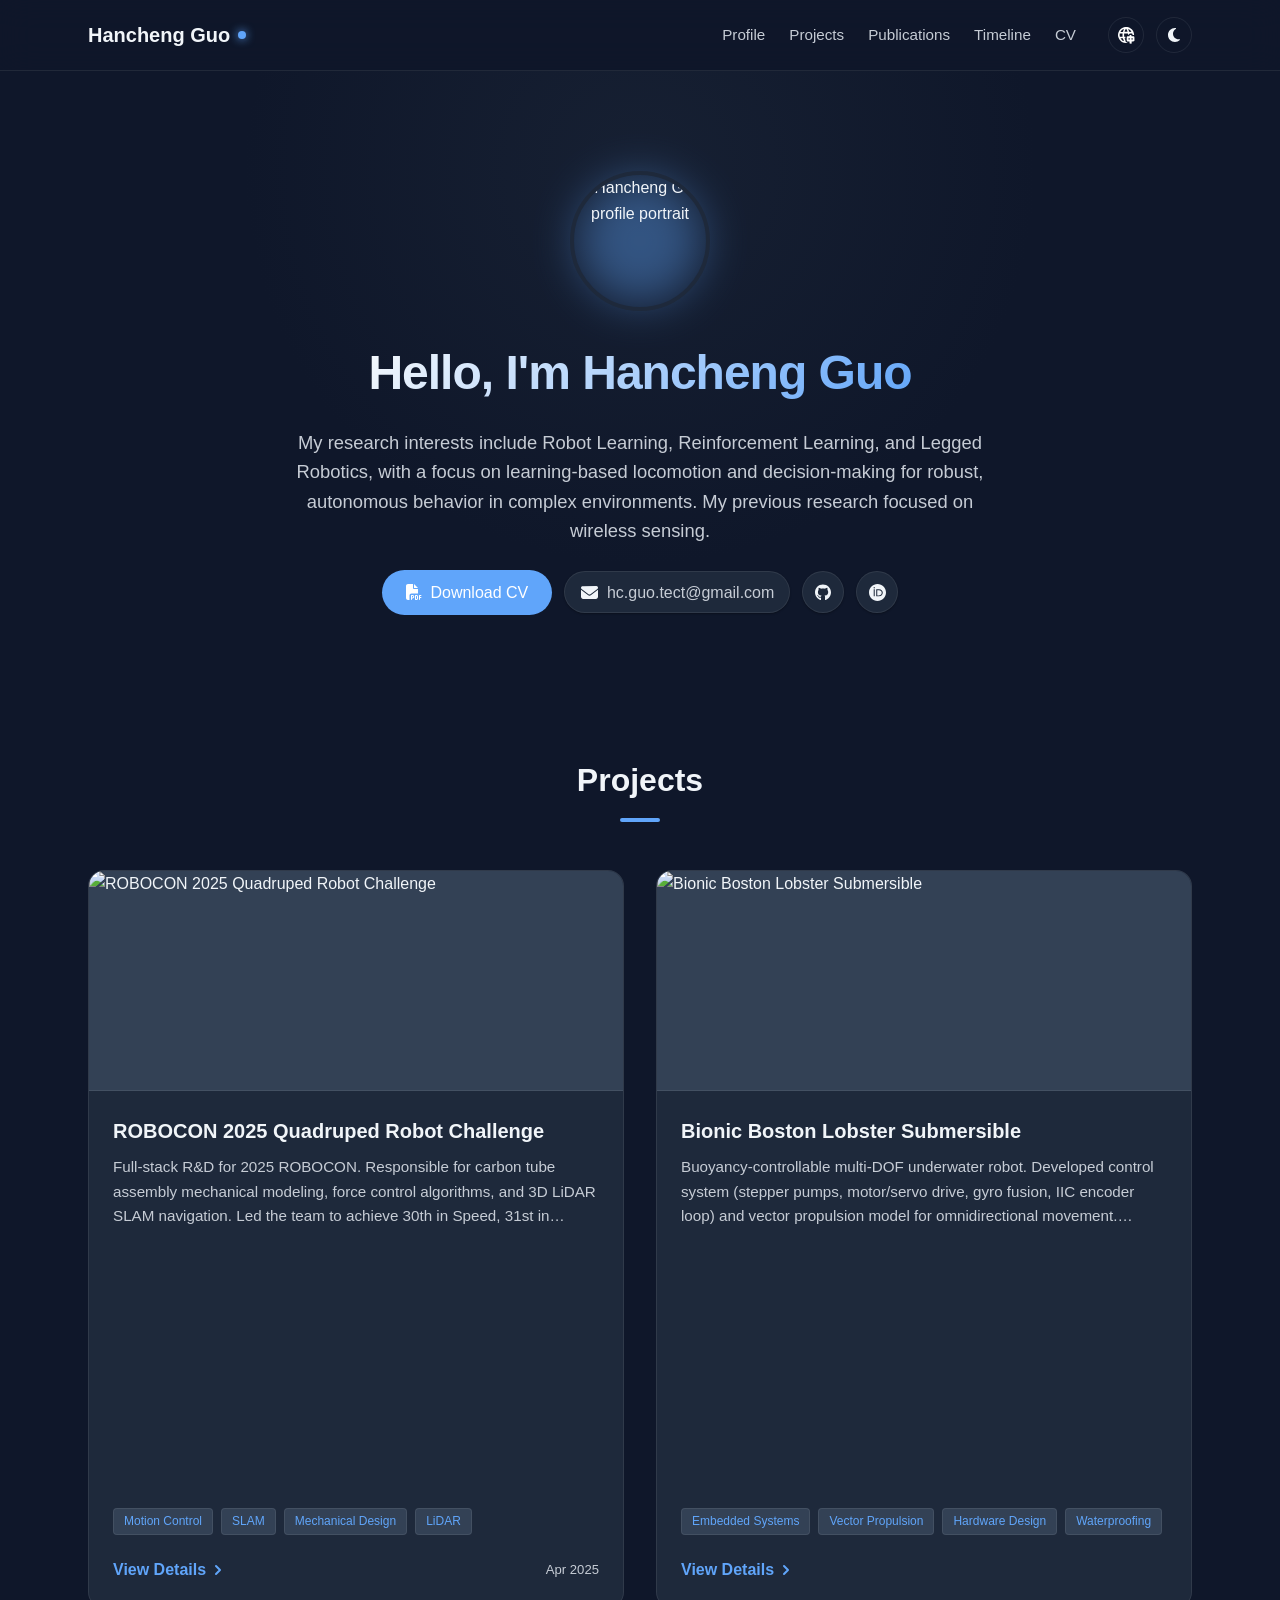
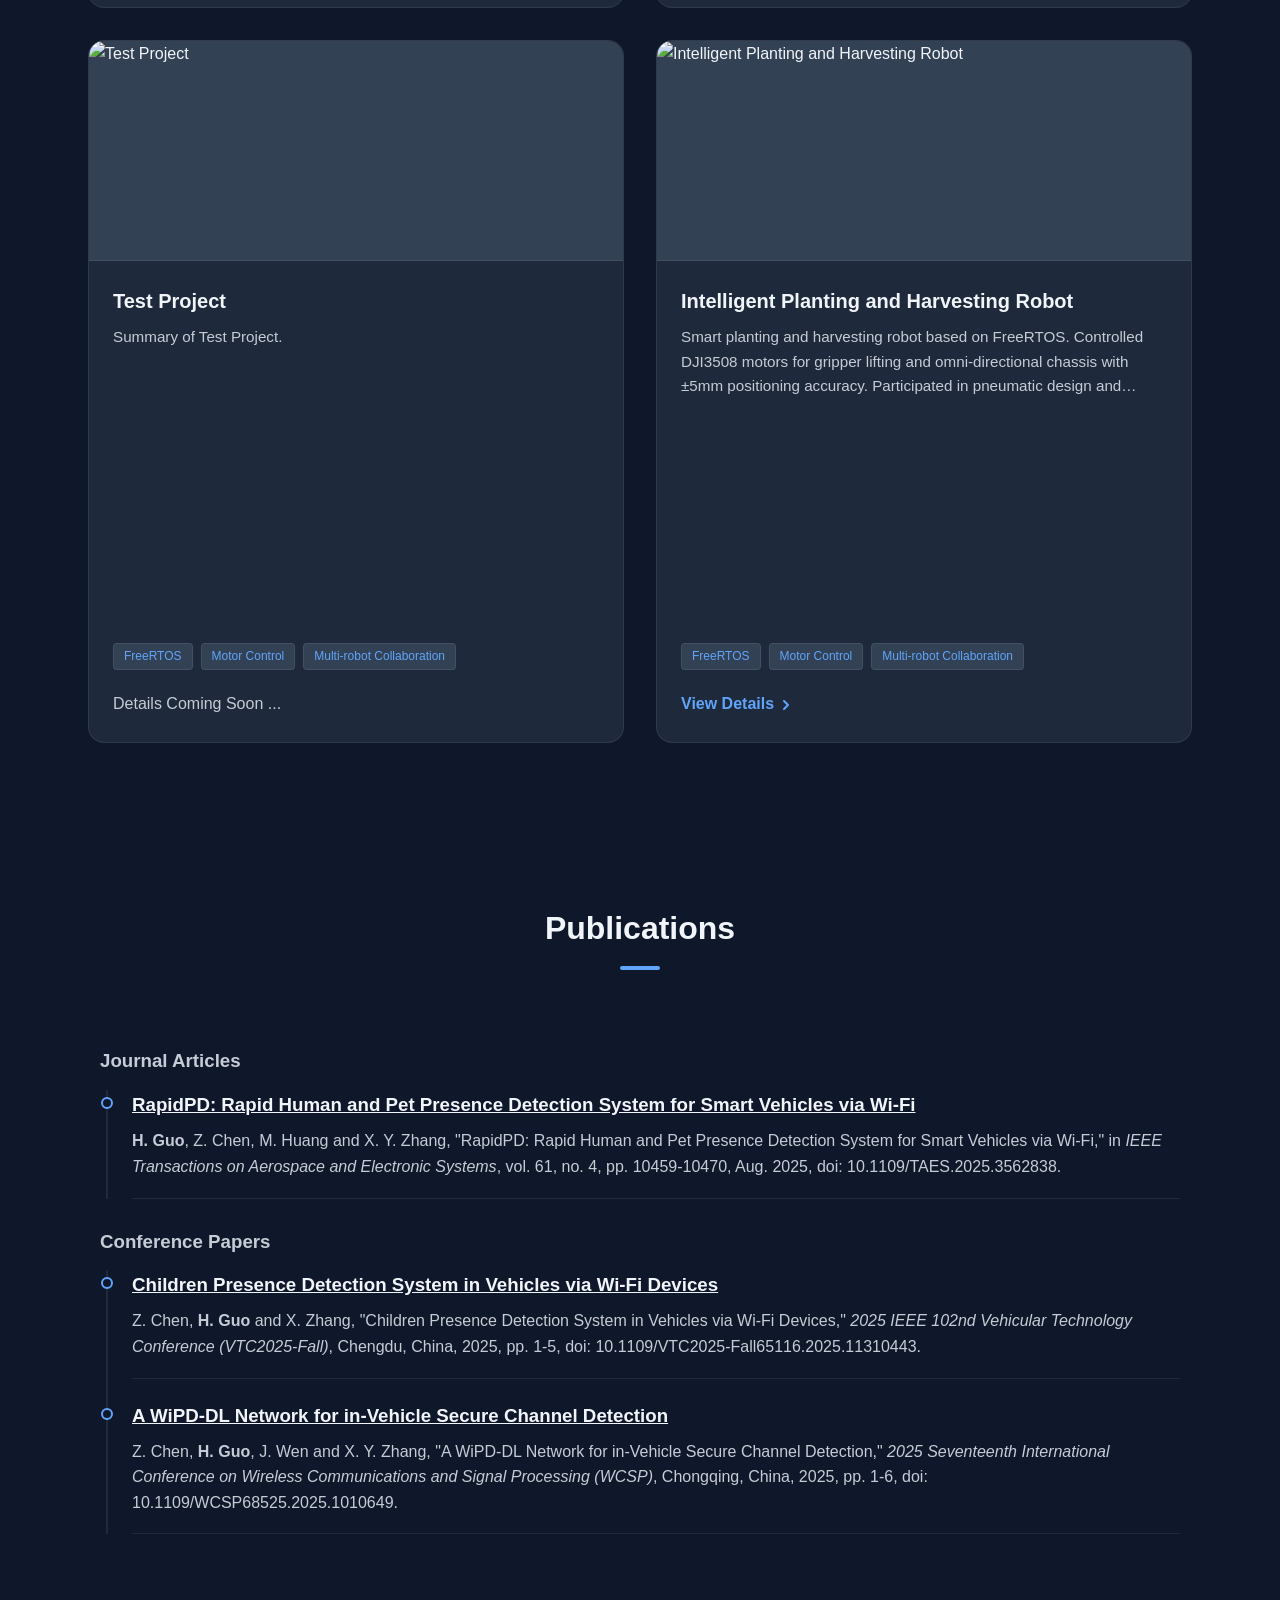
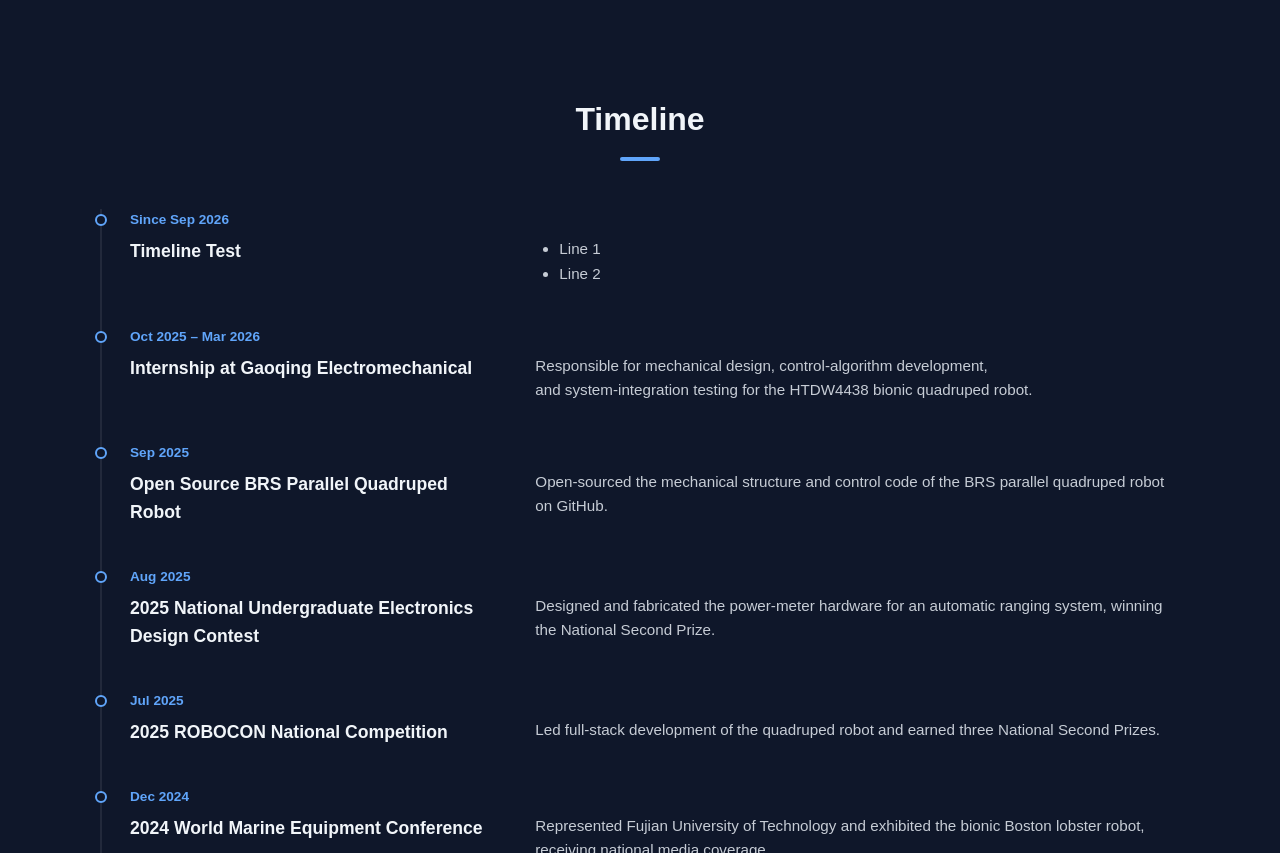
==== commit bb12dcdf: "update summary of profile" ====
--- a/index.html
+++ b/index.html
@@ -4,10 +4,10 @@
   <head>
     <meta charset="UTF-8">
     <meta name="viewport" content="width=device-width, initial-scale=1.0">
-    <title>Hancheng Guo Homepage</title>
-    <meta name="description" content="Robot development enthusiast and junior-year student. Interning at a humanoid robot company, with a focus on MCU and Linux development, motion control, reinforcement learning, and robot perception.">
-    <meta property="og:title" content="Hancheng Guo Homepage">
-    <meta property="og:description" content="Robot development enthusiast and junior-year student. Interning at a humanoid robot company, with a focus on MCU and Linux development, motion control, reinforcement learning, and robot perception.">
+    <title>Hancheng Guo | Homepage</title>
+    <meta name="description" content="My research interests include Robot Learning, Reinforcement Learning, and Legged Robotics, with a focus on learning-based locomotion and decision-making for robust, autonomous behavior in complex environments. My previous research focused on wireless sensing.">
+    <meta property="og:title" content="Hancheng Guo | Homepage">
+    <meta property="og:description" content="My research interests include Robot Learning, Reinforcement Learning, and Legged Robotics, with a focus on learning-based locomotion and decision-making for robust, autonomous behavior in complex environments. My previous research focused on wireless sensing.">
     <meta property="og:type" content="website">
     <meta property="og:url" content="https://hancheng-guo.github.io/">
     <meta property="og:image" content="https://hancheng-guo.github.io/assets/images/Avatar.jpg">
@@ -69,7 +69,7 @@
           </div>
           <h1 class="gradient-text hero-title">Hello, I'm Hancheng Guo</h1>
           <div class="subtitle hero-summary">
-            Robot development enthusiast and junior-year student. Interning at a humanoid robot company, with a focus on MCU and Linux development, motion control, reinforcement learning, and robot perception.
+            My research interests include Robot Learning, Reinforcement Learning, and Legged Robotics, with a focus on learning-based locomotion and decision-making for robust, autonomous behavior in complex environments. My previous research focused on wireless sensing.
           </div>
           <div class="hero-action-row">
             <div class="intro-actions">
@@ -389,7 +389,7 @@
     </main>
     <footer>
       <span class="footer-copyright">© 2026 Hancheng Guo, Powered by <a href="https://github.com/Lain-Ego0/Lain-Ego0.github.io"><u>Lain-Ego0.github.io</u></a></span>
-      <span class="footer-updated">Site last updated Sep 7, 2026</span>
+      <span class="footer-updated">Site last updated Sep 12, 2026</span>
     </footer>
     <script type="module" src="assets/js/app.js"></script>
   </body>
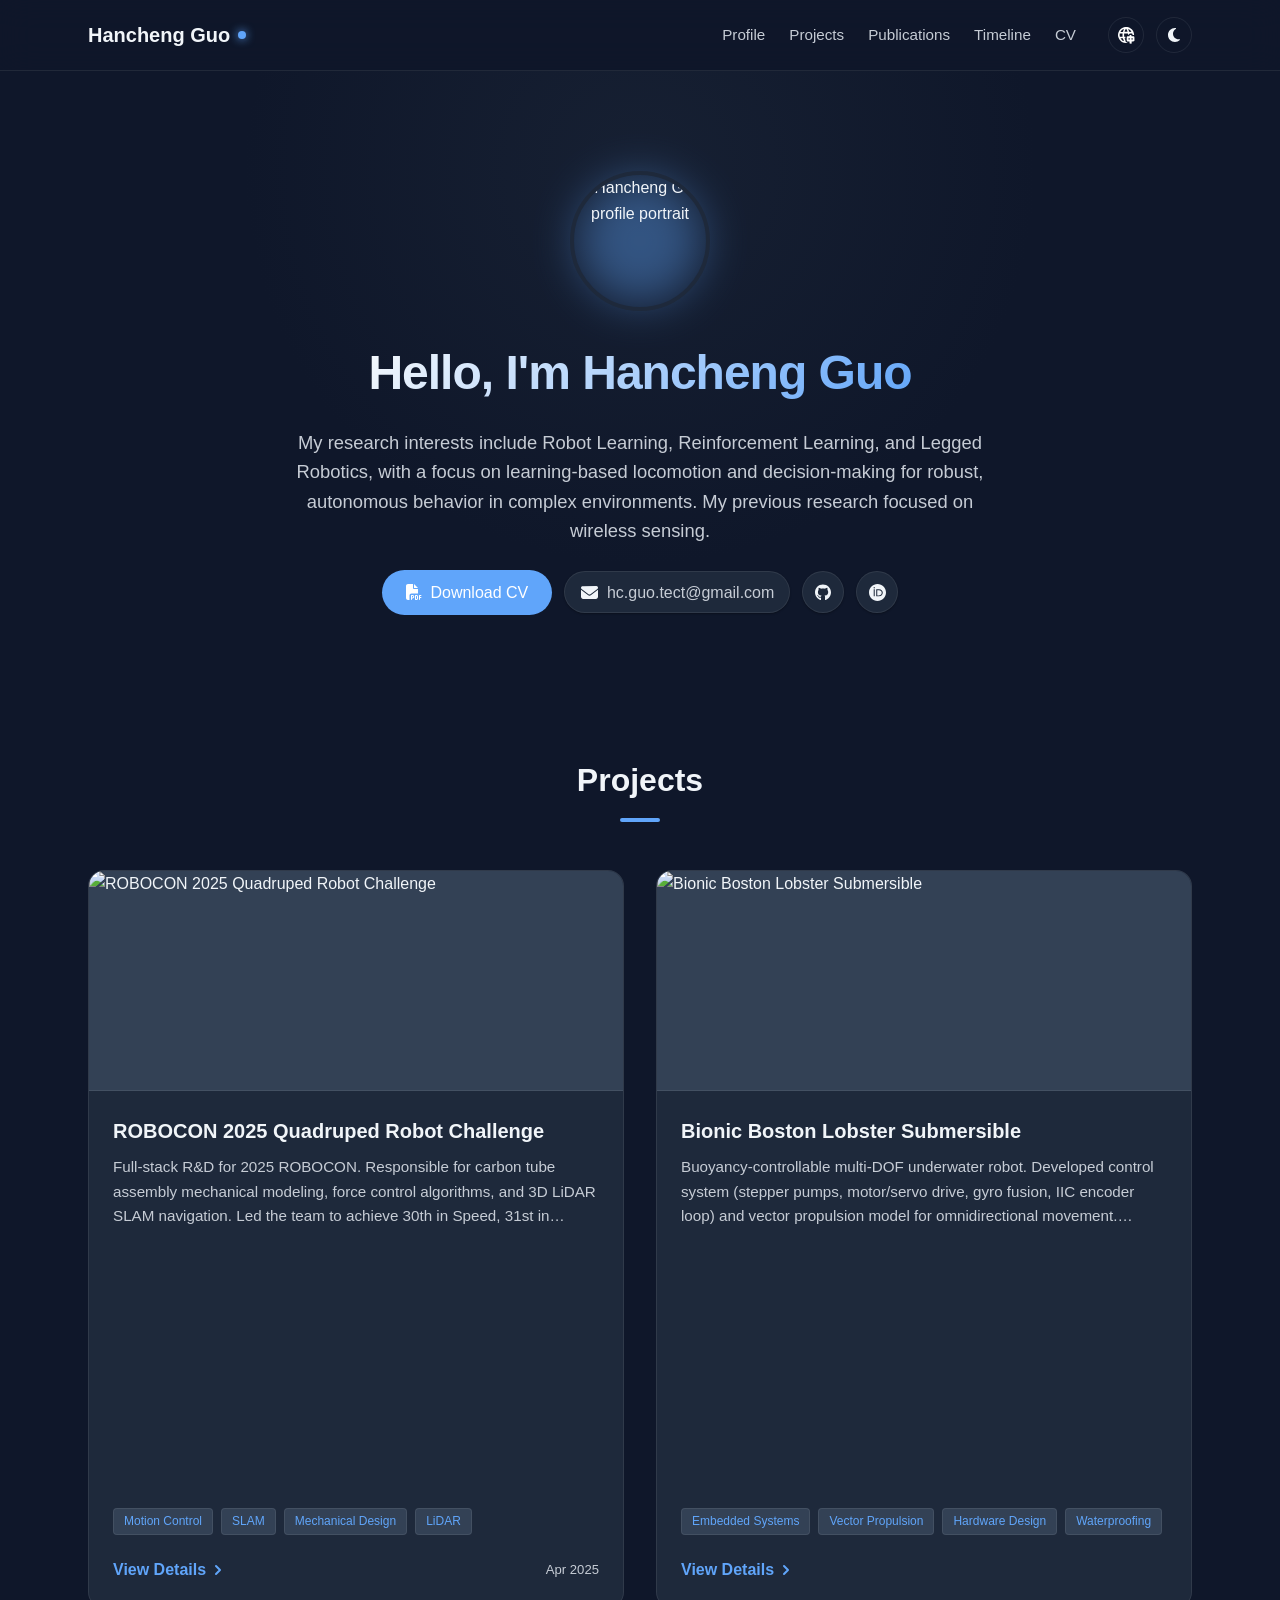
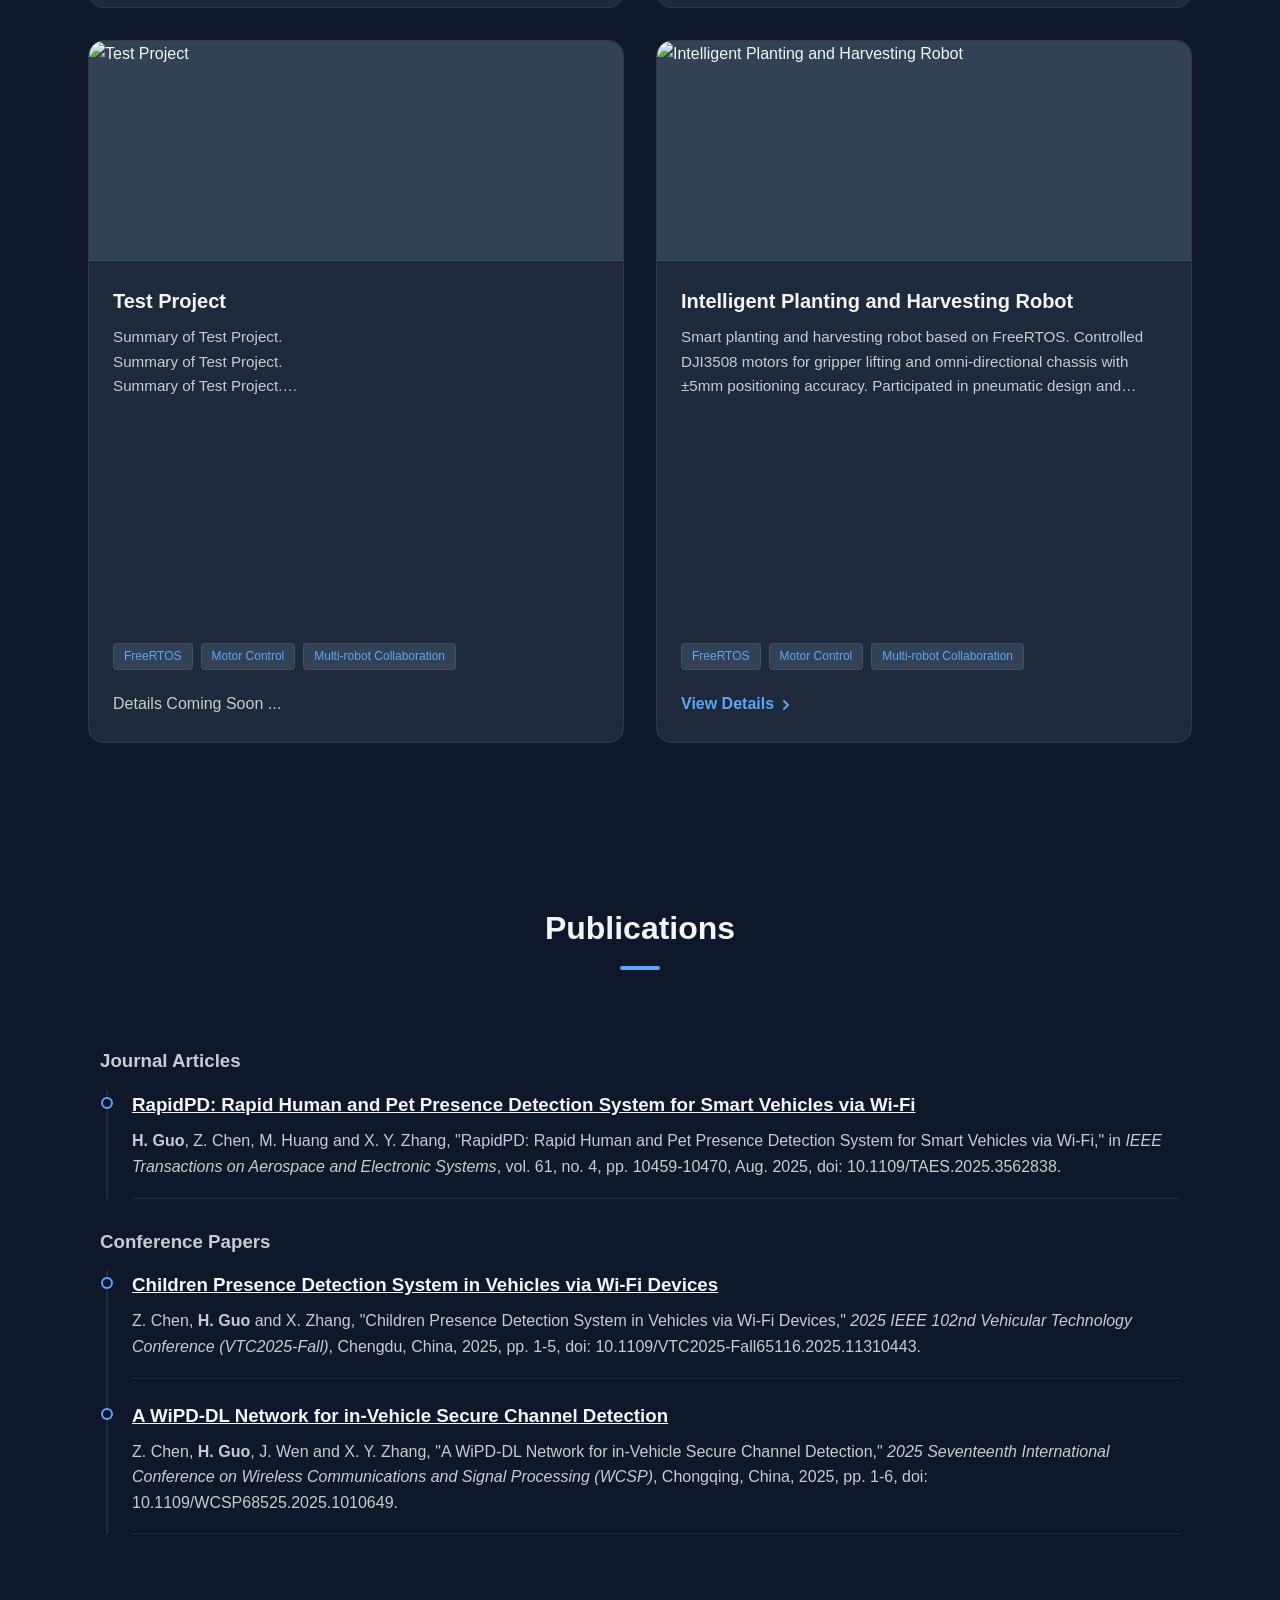
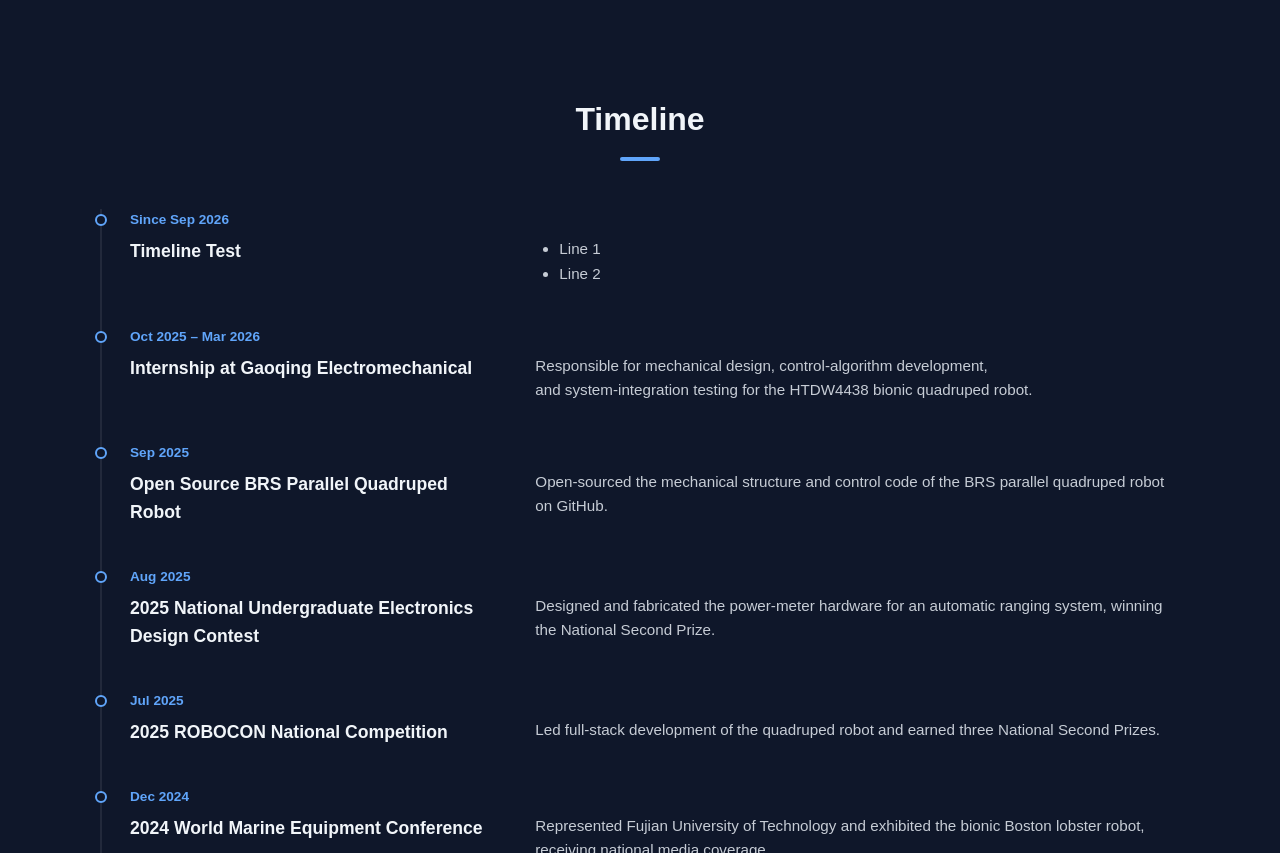
==== commit a1b17b6a: "optimize project cards display" ====
--- a/index.html
+++ b/index.html
@@ -182,7 +182,15 @@
               <div class="project-info">
                 <div class="project-copy">
                   <h3>Test Project</h3>
-                  <p class="project-summary">Summary of Test Project.</p>
+                  <p class="project-summary">
+                    Summary of Test Project.
+                    <br />
+                    Summary of Test Project.
+                    <br />
+                    Summary of Test Project.
+                    <br />
+                    Summary of Test Project
+                  </p>
                 </div>
                 <div class="project-meta">
                   <div class="project-tags">
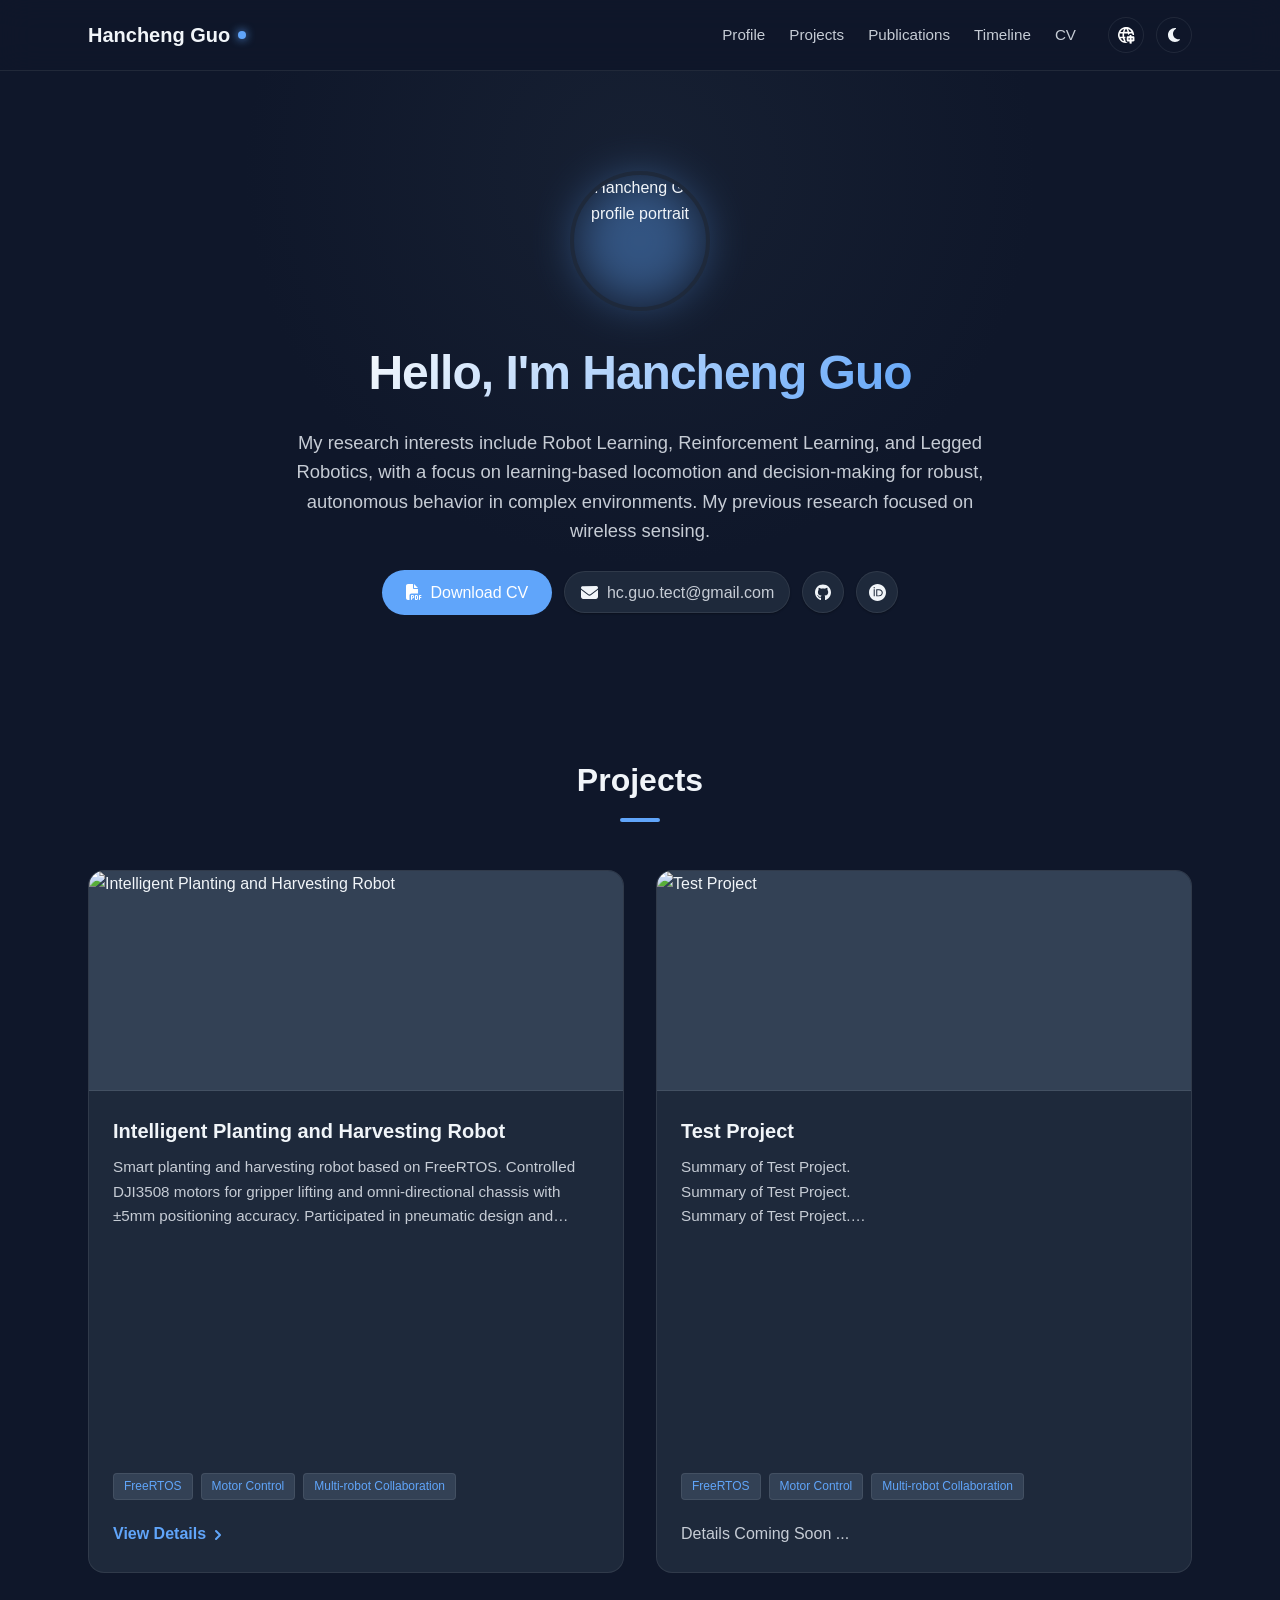
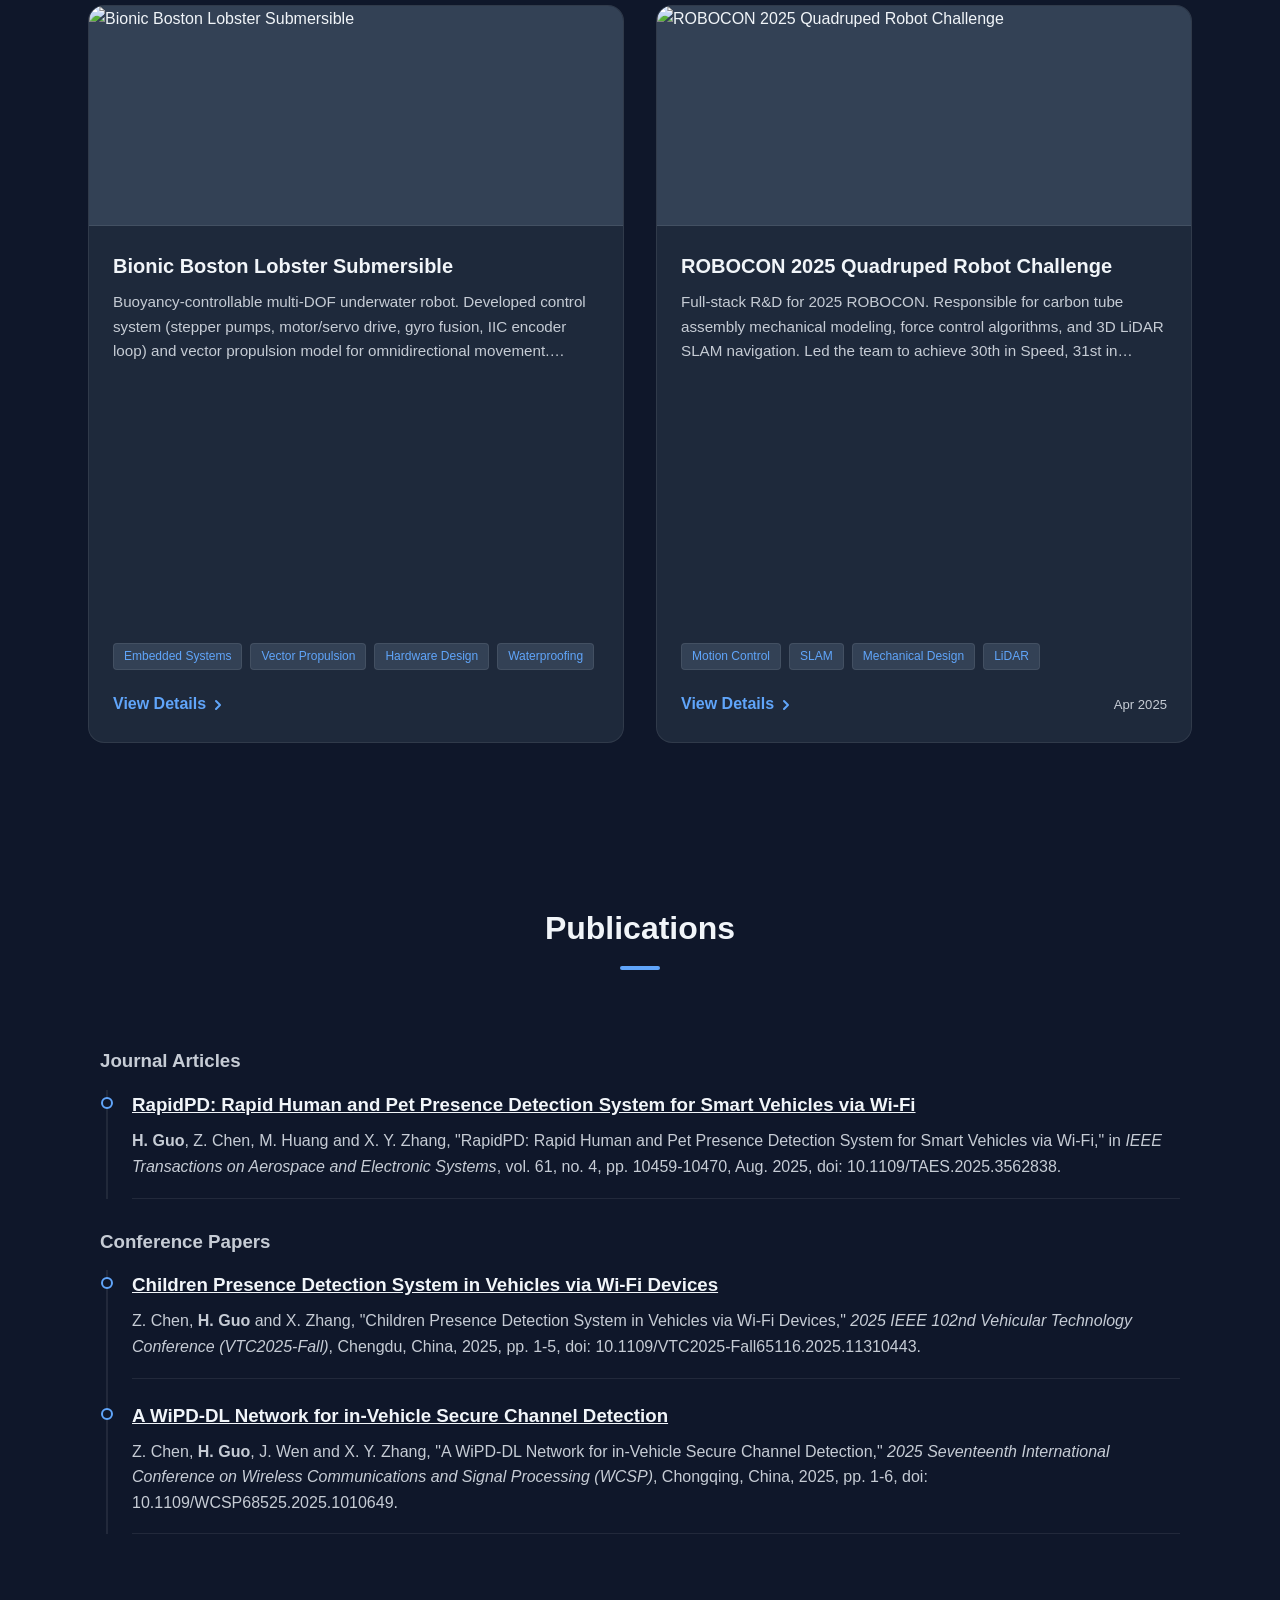
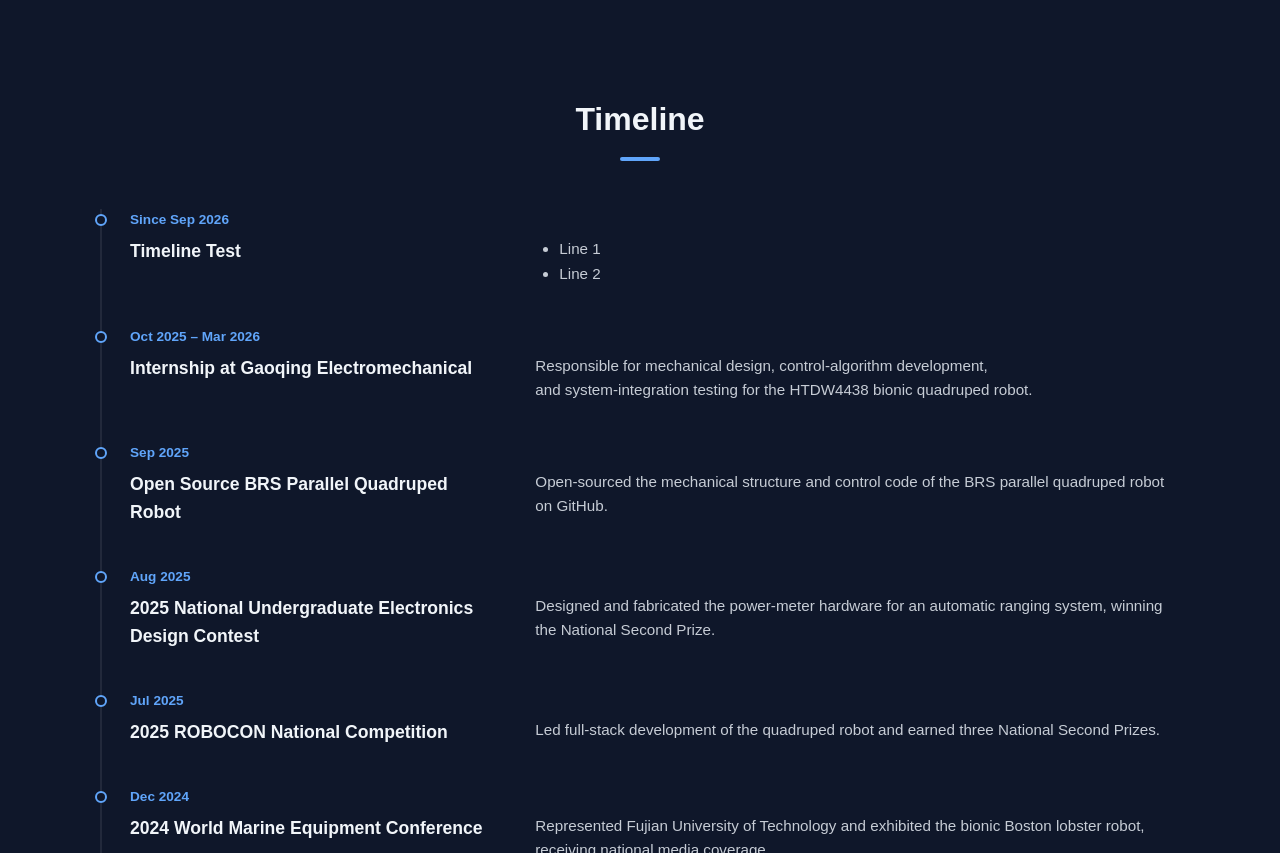
==== commit ccc2c55d: "reverse initialization order of project cards" ====
--- a/index.html
+++ b/index.html
@@ -119,49 +119,20 @@
         <div class="container">
           <h2 data-i18n="projects.title">Projects</h2>
           <div class="projects-grid">
-            <article class="card project-card-detail" tabindex="0" role="link" aria-label="View Details: ROBOCON 2025 Quadruped Robot Challenge" data-project-href="pages/projects/project1.html">
+            <article class="card project-card-detail" tabindex="0" role="link" aria-label="View Details: Intelligent Planting and Harvesting Robot" data-project-href="pages/projects/project4.html">
               <div class="project-thumbnail-wrapper">
-                <img class="project-thumbnail" src="assets/images/Portfolio-01.png" alt="ROBOCON 2025 Quadruped Robot Challenge" loading="lazy" decoding="async">
+                <img class="project-thumbnail" src="assets/images/Portfolio-03.png" alt="Intelligent Planting and Harvesting Robot" loading="lazy" decoding="async">
               </div>
               <div class="project-info">
                 <div class="project-copy">
-                  <h3>ROBOCON 2025 Quadruped Robot Challenge</h3>
-                  <p class="project-summary">Full-stack R&amp;D for 2025 ROBOCON. Responsible for carbon tube assembly mechanical modeling, force control algorithms, and 3D LiDAR SLAM navigation. Led the team to achieve 30th in Speed, 31st in Obstacle, and 34th in Cross-country among 180+ teams.</p>
+                  <h3>Intelligent Planting and Harvesting Robot</h3>
+                  <p class="project-summary">Smart planting and harvesting robot based on FreeRTOS. Controlled DJI3508 motors for gripper lifting and omni-directional chassis with ±5mm positioning accuracy. Participated in pneumatic design and hardware wiring, supporting dual-robot synergy.</p>
                 </div>
                 <div class="project-meta">
                   <div class="project-tags">
-                    <span class="project-tag">Motion Control</span>
-                    <span class="project-tag">SLAM</span>
-                    <span class="project-tag">Mechanical Design</span>
-                    <span class="project-tag">LiDAR</span>
-                  </div>
-                  <div class="project-card-footer">
-                    <span class="project-link">
-                      View Details
-                      <svg class="svg-icon motion-link-arrow link-chevron chevron-right svg-icon--inline icon-chevron-down" aria-hidden="true" focusable="false" xmlns="http://www.w3.org/2000/svg" viewBox="0 0 24 24" fill="none" stroke="currentColor" stroke-width="3" stroke-linecap="round" stroke-linejoin="round">
-                        <path d="m6 9 6 6 6-6"/>
-                      </svg>
-                    </span>
-                    <time class="project-date">Apr 2025</time>
-                  </div>
-                </div>
-              </div>
-            </article>
-            <article class="card project-card-detail" tabindex="0" role="link" aria-label="View Details: Bionic Boston Lobster Submersible" data-project-href="pages/projects/project2.html">
-              <div class="project-thumbnail-wrapper">
-                <img class="project-thumbnail" src="assets/images/Portfolio-02.png" alt="Bionic Boston Lobster Submersible" loading="lazy" decoding="async">
-              </div>
-              <div class="project-info">
-                <div class="project-copy">
-                  <h3>Bionic Boston Lobster Submersible</h3>
-                  <p class="project-summary">Buoyancy-controllable multi-DOF underwater robot. Developed control system (stepper pumps, motor/servo drive, gyro fusion, IIC encoder loop) and vector propulsion model for omnidirectional movement. Handled hardware selection and waterproofing. Won Special Prize in Fujian Intelligent Marine Equipment Competition.</p>
-                </div>
-                <div class="project-meta">
-                  <div class="project-tags">
-                    <span class="project-tag">Embedded Systems</span>
-                    <span class="project-tag">Vector Propulsion</span>
-                    <span class="project-tag">Hardware Design</span>
-                    <span class="project-tag">Waterproofing</span>
+                    <span class="project-tag">FreeRTOS</span>
+                    <span class="project-tag">Motor Control</span>
+                    <span class="project-tag">Multi-robot Collaboration</span>
                   </div>
                   <div class="project-card-footer">
                     <span class="project-link">
@@ -205,20 +176,21 @@
                 </div>
               </div>
             </article>
-            <article class="card project-card-detail" tabindex="0" role="link" aria-label="View Details: Intelligent Planting and Harvesting Robot" data-project-href="pages/projects/project4.html">
+            <article class="card project-card-detail" tabindex="0" role="link" aria-label="View Details: Bionic Boston Lobster Submersible" data-project-href="pages/projects/project2.html">
               <div class="project-thumbnail-wrapper">
-                <img class="project-thumbnail" src="assets/images/Portfolio-03.png" alt="Intelligent Planting and Harvesting Robot" loading="lazy" decoding="async">
+                <img class="project-thumbnail" src="assets/images/Portfolio-02.png" alt="Bionic Boston Lobster Submersible" loading="lazy" decoding="async">
               </div>
               <div class="project-info">
                 <div class="project-copy">
-                  <h3>Intelligent Planting and Harvesting Robot</h3>
-                  <p class="project-summary">Smart planting and harvesting robot based on FreeRTOS. Controlled DJI3508 motors for gripper lifting and omni-directional chassis with ±5mm positioning accuracy. Participated in pneumatic design and hardware wiring, supporting dual-robot synergy.</p>
+                  <h3>Bionic Boston Lobster Submersible</h3>
+                  <p class="project-summary">Buoyancy-controllable multi-DOF underwater robot. Developed control system (stepper pumps, motor/servo drive, gyro fusion, IIC encoder loop) and vector propulsion model for omnidirectional movement. Handled hardware selection and waterproofing. Won Special Prize in Fujian Intelligent Marine Equipment Competition.</p>
                 </div>
                 <div class="project-meta">
                   <div class="project-tags">
-                    <span class="project-tag">FreeRTOS</span>
-                    <span class="project-tag">Motor Control</span>
-                    <span class="project-tag">Multi-robot Collaboration</span>
+                    <span class="project-tag">Embedded Systems</span>
+                    <span class="project-tag">Vector Propulsion</span>
+                    <span class="project-tag">Hardware Design</span>
+                    <span class="project-tag">Waterproofing</span>
                   </div>
                   <div class="project-card-footer">
                     <span class="project-link">
@@ -228,6 +200,34 @@
                       </svg>
                     </span>
                     <time class="project-date" hidden></time>
+                  </div>
+                </div>
+              </div>
+            </article>
+            <article class="card project-card-detail" tabindex="0" role="link" aria-label="View Details: ROBOCON 2025 Quadruped Robot Challenge" data-project-href="pages/projects/project1.html">
+              <div class="project-thumbnail-wrapper">
+                <img class="project-thumbnail" src="assets/images/Portfolio-01.png" alt="ROBOCON 2025 Quadruped Robot Challenge" loading="lazy" decoding="async">
+              </div>
+              <div class="project-info">
+                <div class="project-copy">
+                  <h3>ROBOCON 2025 Quadruped Robot Challenge</h3>
+                  <p class="project-summary">Full-stack R&amp;D for 2025 ROBOCON. Responsible for carbon tube assembly mechanical modeling, force control algorithms, and 3D LiDAR SLAM navigation. Led the team to achieve 30th in Speed, 31st in Obstacle, and 34th in Cross-country among 180+ teams.</p>
+                </div>
+                <div class="project-meta">
+                  <div class="project-tags">
+                    <span class="project-tag">Motion Control</span>
+                    <span class="project-tag">SLAM</span>
+                    <span class="project-tag">Mechanical Design</span>
+                    <span class="project-tag">LiDAR</span>
+                  </div>
+                  <div class="project-card-footer">
+                    <span class="project-link">
+                      View Details
+                      <svg class="svg-icon motion-link-arrow link-chevron chevron-right svg-icon--inline icon-chevron-down" aria-hidden="true" focusable="false" xmlns="http://www.w3.org/2000/svg" viewBox="0 0 24 24" fill="none" stroke="currentColor" stroke-width="3" stroke-linecap="round" stroke-linejoin="round">
+                        <path d="m6 9 6 6 6-6"/>
+                      </svg>
+                    </span>
+                    <time class="project-date">Apr 2025</time>
                   </div>
                 </div>
               </div>
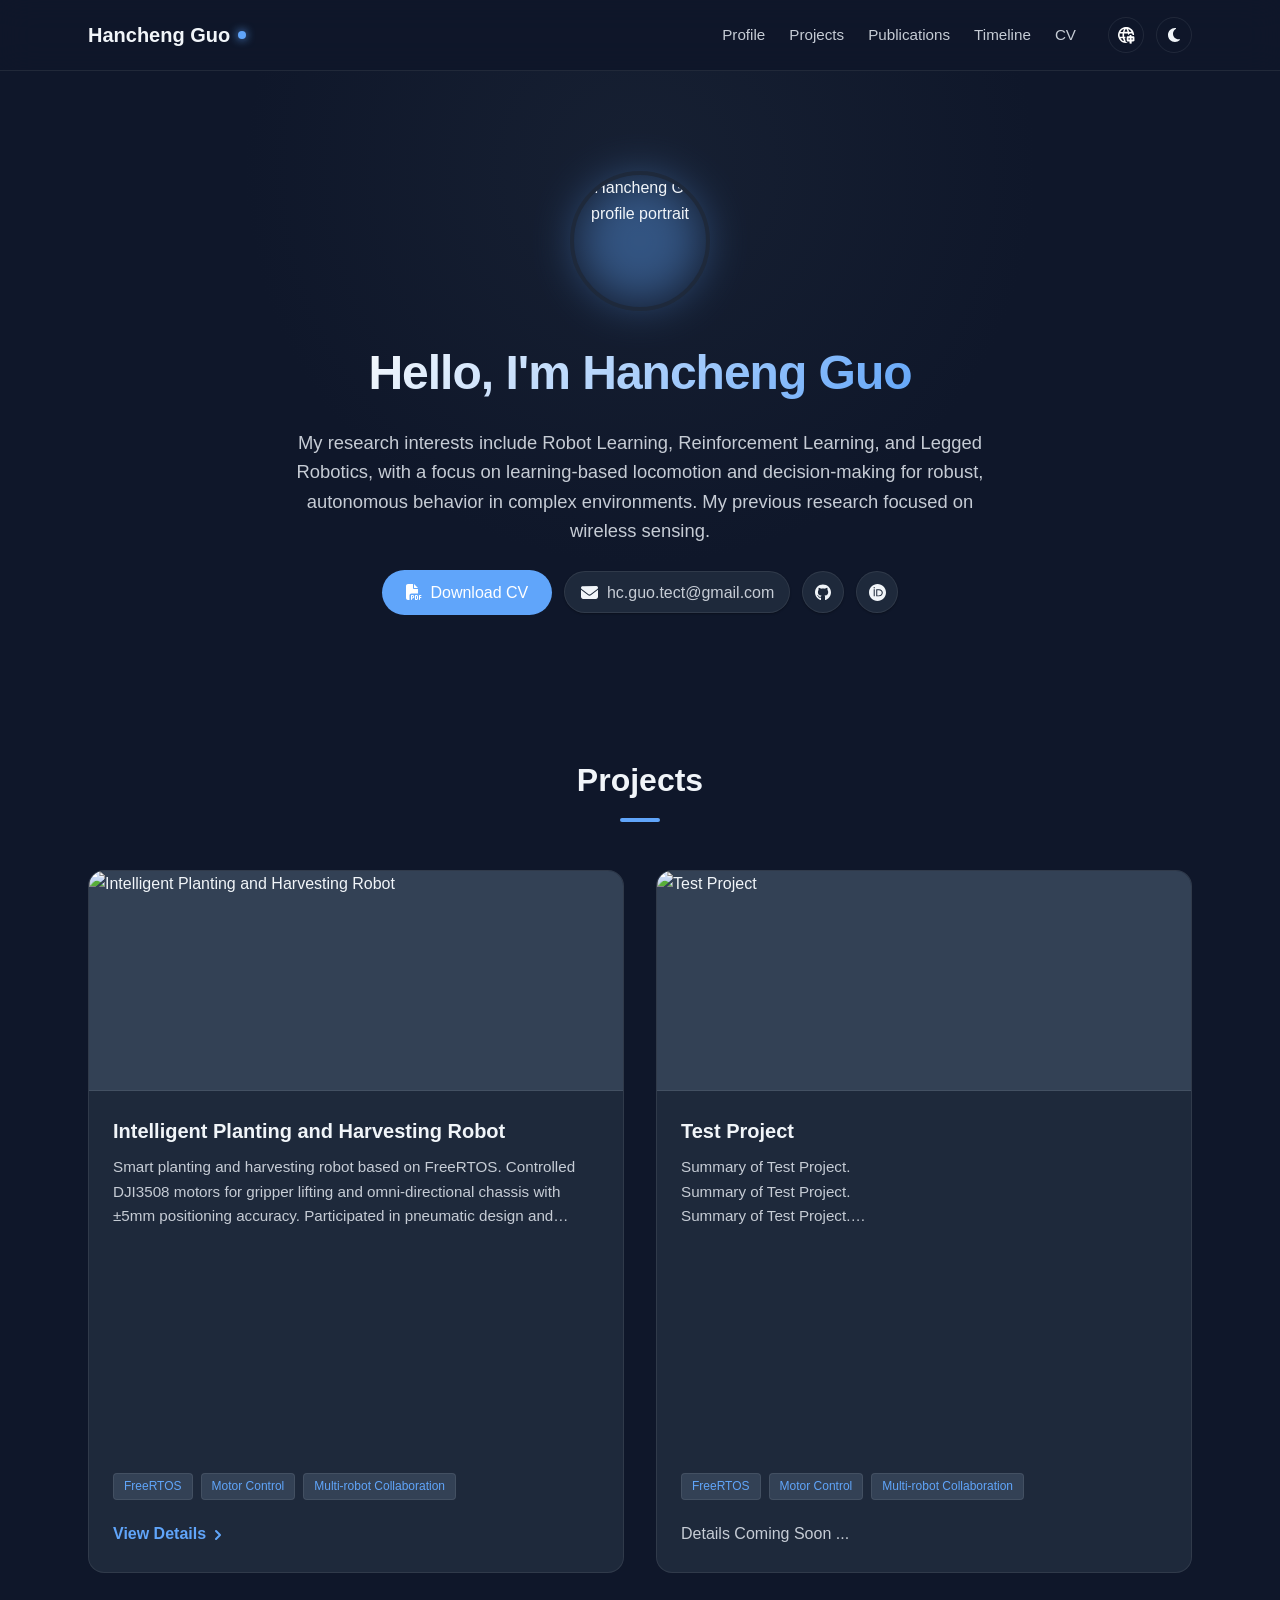
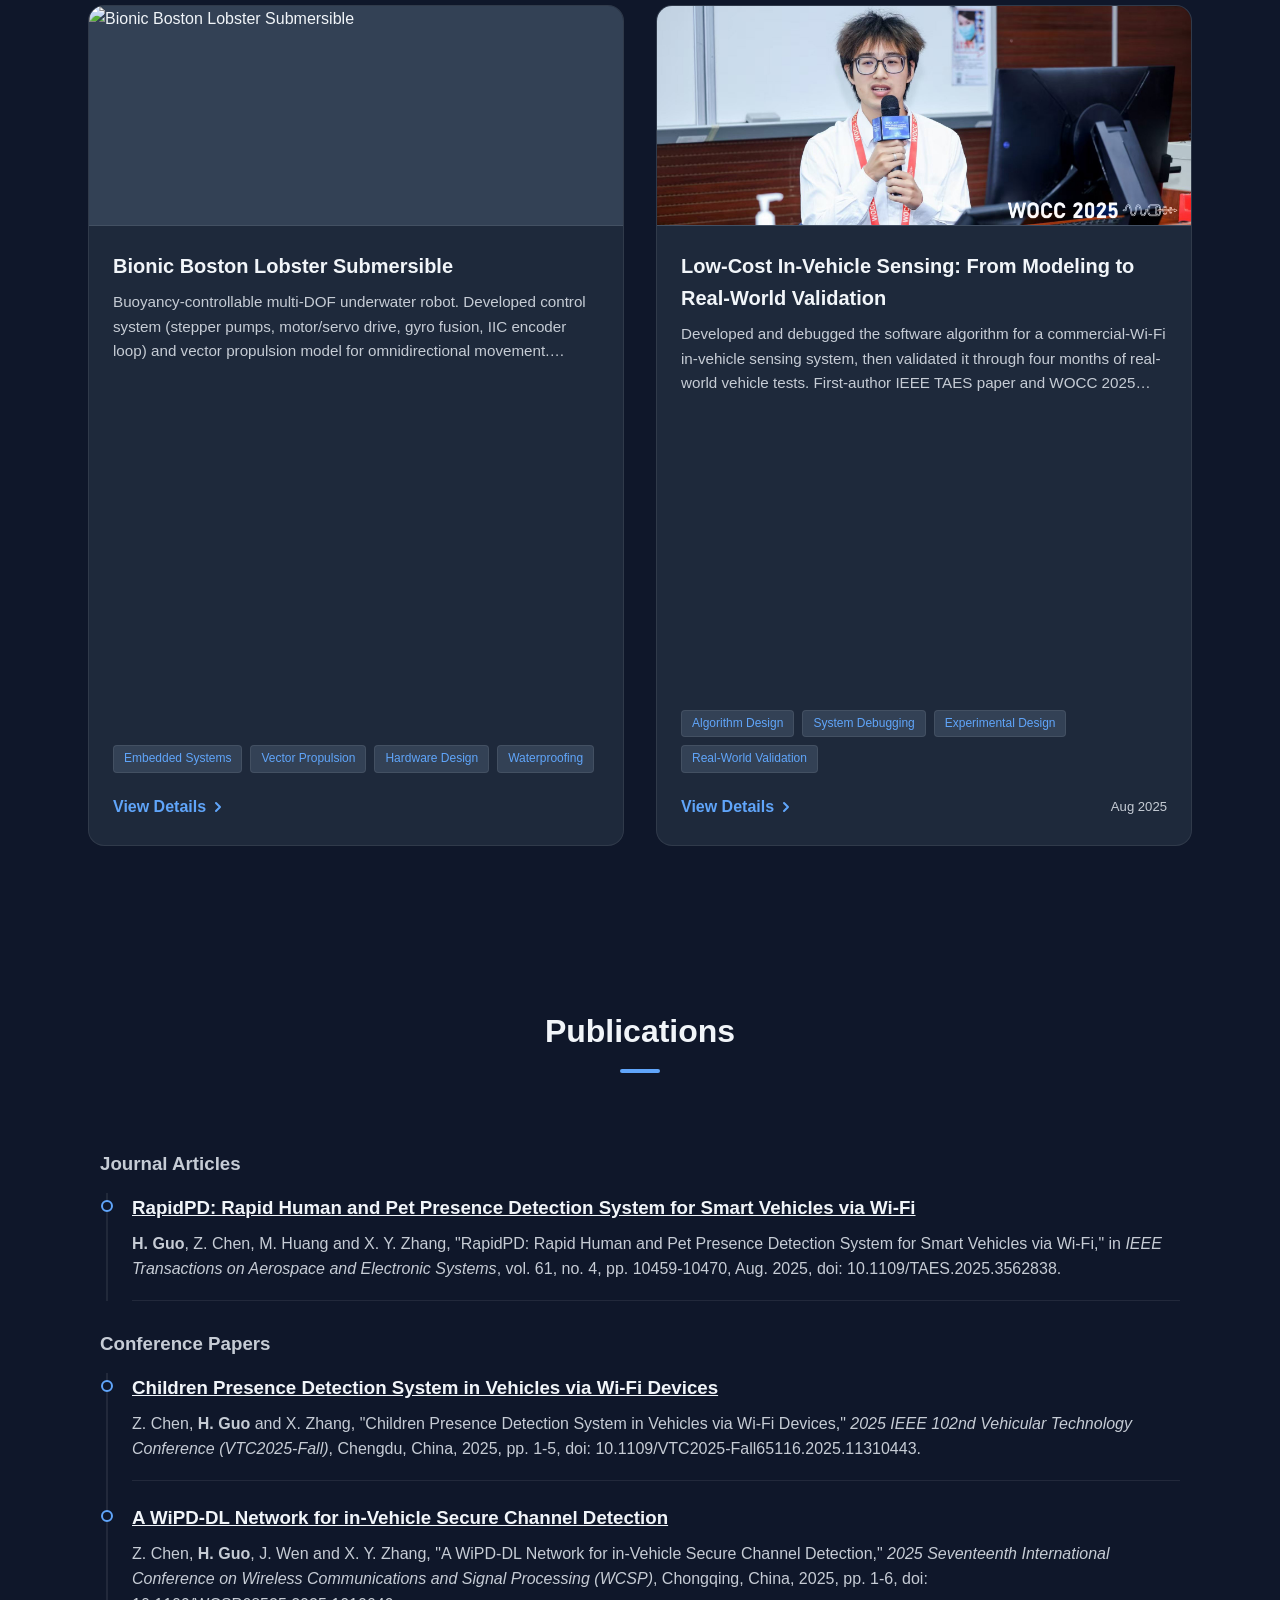
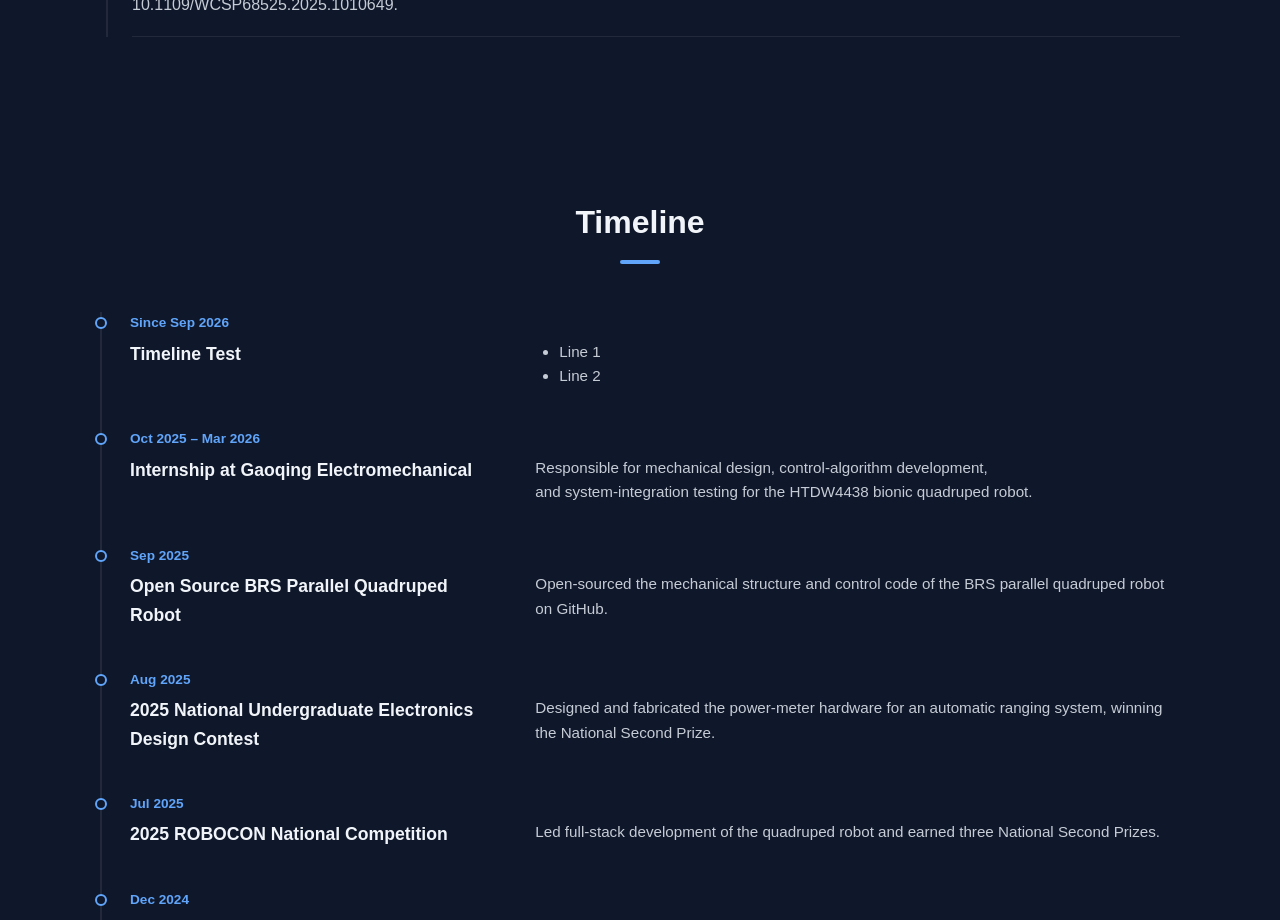
==== commit 313055b4: "update projet RapidPD" ====
--- a/index.html
+++ b/index.html
@@ -204,21 +204,21 @@
                 </div>
               </div>
             </article>
-            <article class="card project-card-detail" tabindex="0" role="link" aria-label="View Details: ROBOCON 2025 Quadruped Robot Challenge" data-project-href="pages/projects/project1.html">
+            <article class="card project-card-detail" tabindex="0" role="link" aria-label="View Details: Low-Cost In-Vehicle Sensing: From Modeling to Real-World Validation" data-project-href="pages/projects/project1.html">
               <div class="project-thumbnail-wrapper">
-                <img class="project-thumbnail" src="assets/images/Portfolio-01.png" alt="ROBOCON 2025 Quadruped Robot Challenge" loading="lazy" decoding="async">
+                <img class="project-thumbnail" src="assets/images/projects/rapidpd/RapidPD-WOCC2025-talk.jpg" alt="Low-Cost In-Vehicle Sensing: From Modeling to Real-World Validation" loading="lazy" decoding="async">
               </div>
               <div class="project-info">
                 <div class="project-copy">
-                  <h3>ROBOCON 2025 Quadruped Robot Challenge</h3>
-                  <p class="project-summary">Full-stack R&amp;D for 2025 ROBOCON. Responsible for carbon tube assembly mechanical modeling, force control algorithms, and 3D LiDAR SLAM navigation. Led the team to achieve 30th in Speed, 31st in Obstacle, and 34th in Cross-country among 180+ teams.</p>
+                  <h3>Low-Cost In-Vehicle Sensing: From Modeling to Real-World Validation</h3>
+                  <p class="project-summary">Developed and debugged the software algorithm for a commercial-Wi-Fi in-vehicle sensing system, then validated it through four months of real-world vehicle tests. First-author IEEE TAES paper and WOCC 2025 invited talk.</p>
                 </div>
                 <div class="project-meta">
                   <div class="project-tags">
-                    <span class="project-tag">Motion Control</span>
-                    <span class="project-tag">SLAM</span>
-                    <span class="project-tag">Mechanical Design</span>
-                    <span class="project-tag">LiDAR</span>
+                    <span class="project-tag">Algorithm Design</span>
+                    <span class="project-tag">System Debugging</span>
+                    <span class="project-tag">Experimental Design</span>
+                    <span class="project-tag">Real-World Validation</span>
                   </div>
                   <div class="project-card-footer">
                     <span class="project-link">
@@ -227,7 +227,7 @@
                         <path d="m6 9 6 6 6-6"/>
                       </svg>
                     </span>
-                    <time class="project-date">Apr 2025</time>
+                    <time class="project-date">Aug 2025</time>
                   </div>
                 </div>
               </div>
@@ -397,7 +397,7 @@
     </main>
     <footer>
       <span class="footer-copyright">© 2026 Hancheng Guo, Powered by <a href="https://github.com/Lain-Ego0/Lain-Ego0.github.io"><u>Lain-Ego0.github.io</u></a></span>
-      <span class="footer-updated">Site last updated Sep 12, 2026</span>
+      <span class="footer-updated">Site last updated Sep 13, 2026</span>
     </footer>
     <script type="module" src="assets/js/app.js"></script>
   </body>
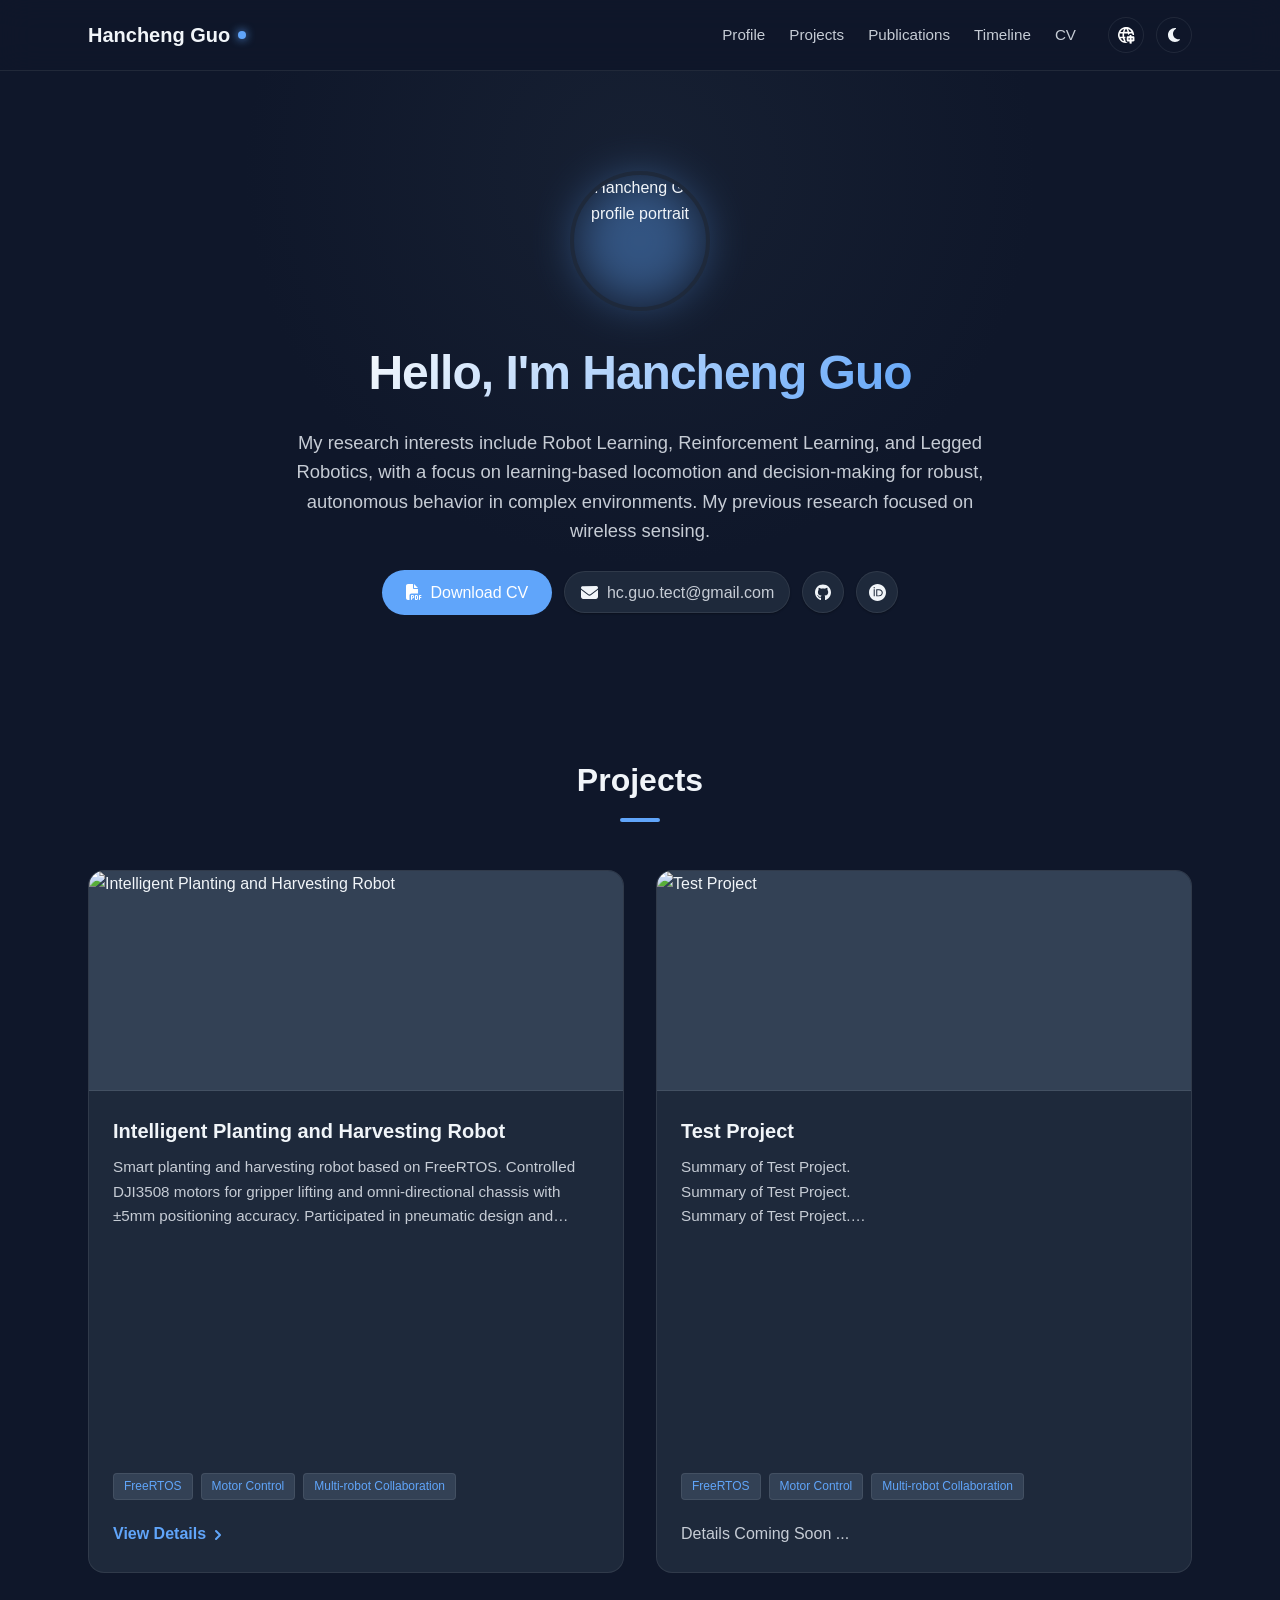
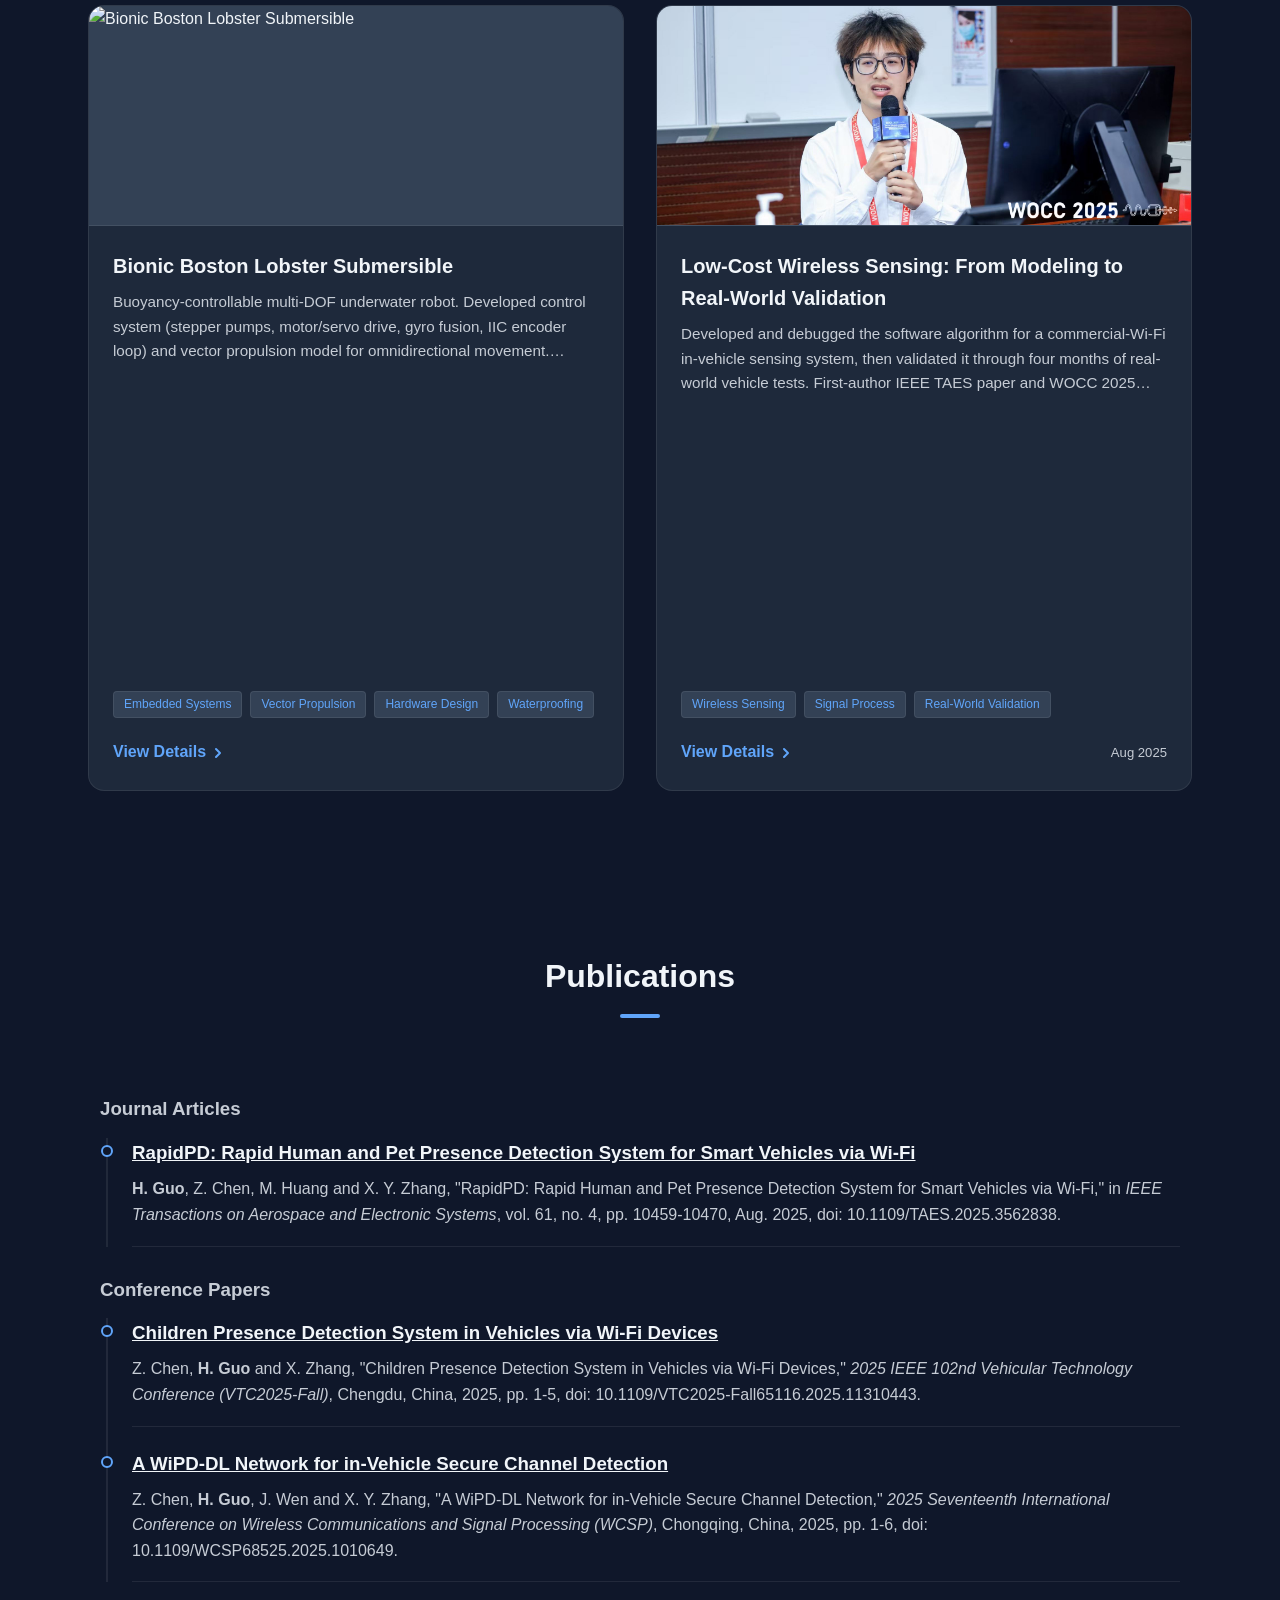
==== commit 5e823b85: "update project RapidPD" ====
--- a/index.html
+++ b/index.html
@@ -78,7 +78,7 @@
                   <!--! Font Awesome Free 6.7.2 by @fontawesome - https://fontawesome.com License - https://fontawesome.com/license/free (Icons: CC BY 4.0, Fonts: SIL OFL 1.1, Code: MIT License) Copyright 2024 Fonticons, Inc. -->
                   <path d="M0 64C0 28.7 28.7 0 64 0L224 0l0 128c0 17.7 14.3 32 32 32l128 0 0 144-208 0c-35.3 0-64 28.7-64 64l0 144-48 0c-35.3 0-64-28.7-64-64L0 64zm384 64l-128 0L256 0 384 128zM176 352l32 0c30.9 0 56 25.1 56 56s-25.1 56-56 56l-16 0 0 32c0 8.8-7.2 16-16 16s-16-7.2-16-16l0-48 0-80c0-8.8 7.2-16 16-16zm32 80c13.3 0 24-10.7 24-24s-10.7-24-24-24l-16 0 0 48 16 0zm96-80l32 0c26.5 0 48 21.5 48 48l0 64c0 26.5-21.5 48-48 48l-32 0c-8.8 0-16-7.2-16-16l0-128c0-8.8 7.2-16 16-16zm32 128c8.8 0 16-7.2 16-16l0-64c0-8.8-7.2-16-16-16l-16 0 0 96 16 0zm80-112c0-8.8 7.2-16 16-16l48 0c8.8 0 16 7.2 16 16s-7.2 16-16 16l-32 0 0 32 32 0c8.8 0 16 7.2 16 16s-7.2 16-16 16l-32 0 0 48c0 8.8-7.2 16-16 16s-16-7.2-16-16l0-64 0-64z"/>
                 </svg>
-                <span>Download CV</span>
+                <span data-i18n="intro.downloadCv">Download CV</span>
               </a>
             </div>
             <div id="contact" class="contact-links hero-contact-links" aria-label="Contact links">
@@ -204,20 +204,19 @@
                 </div>
               </div>
             </article>
-            <article class="card project-card-detail" tabindex="0" role="link" aria-label="View Details: Low-Cost In-Vehicle Sensing: From Modeling to Real-World Validation" data-project-href="pages/projects/project1.html">
-              <div class="project-thumbnail-wrapper">
-                <img class="project-thumbnail" src="assets/images/projects/rapidpd/RapidPD-WOCC2025-talk.jpg" alt="Low-Cost In-Vehicle Sensing: From Modeling to Real-World Validation" loading="lazy" decoding="async">
-              </div>
-              <div class="project-info">
-                <div class="project-copy">
-                  <h3>Low-Cost In-Vehicle Sensing: From Modeling to Real-World Validation</h3>
+            <article class="card project-card-detail" tabindex="0" role="link" aria-label="View Details: Low-Cost Wireless Sensing: From Modeling to Real-World Validation" data-project-href="pages/projects/project1.html">
+              <div class="project-thumbnail-wrapper">
+                <img class="project-thumbnail" src="assets/images/projects/rapidpd/RapidPD-WOCC2025-talk.jpg" alt="Low-Cost Wireless Sensing: From Modeling to Real-World Validation" loading="lazy" decoding="async">
+              </div>
+              <div class="project-info">
+                <div class="project-copy">
+                  <h3>Low-Cost Wireless Sensing: From Modeling to Real-World Validation</h3>
                   <p class="project-summary">Developed and debugged the software algorithm for a commercial-Wi-Fi in-vehicle sensing system, then validated it through four months of real-world vehicle tests. First-author IEEE TAES paper and WOCC 2025 invited talk.</p>
                 </div>
                 <div class="project-meta">
                   <div class="project-tags">
-                    <span class="project-tag">Algorithm Design</span>
-                    <span class="project-tag">System Debugging</span>
-                    <span class="project-tag">Experimental Design</span>
+                    <span class="project-tag">Wireless Sensing</span>
+                    <span class="project-tag">Signal Process</span>
                     <span class="project-tag">Real-World Validation</span>
                   </div>
                   <div class="project-card-footer">
@@ -268,116 +267,6 @@
               <div class="timeline-dot">
               </div>
               <div class="timeline-summary">
-                <span class="timeline-date">Since Sep 2026</span>
-                <h3>Timeline Test</h3>
-              </div>
-              <div class="timeline-content markdown-body">
-                <ul>
-                  <li>Line 1</li>
-                  <li>Line 2</li>
-                </ul>
-              </div>
-            </div>
-            <div class="timeline-item">
-              <div class="timeline-dot">
-              </div>
-              <div class="timeline-summary">
-                <span class="timeline-date">Oct 2025 – Mar 2026</span>
-                <h3>Internship at Gaoqing Electromechanical</h3>
-              </div>
-              <div class="timeline-content markdown-body">
-                <p>
-                  Responsible for mechanical design, control-algorithm development,
-                  <br />
-                  and system-integration testing for the HTDW4438 bionic quadruped robot.
-                </p>
-              </div>
-            </div>
-            <div class="timeline-item">
-              <div class="timeline-dot">
-              </div>
-              <div class="timeline-summary">
-                <span class="timeline-date">Sep 2025</span>
-                <h3>Open Source BRS Parallel Quadruped Robot</h3>
-              </div>
-              <div class="timeline-content markdown-body">
-                <p>Open-sourced the mechanical structure and control code of the BRS parallel quadruped robot on GitHub.</p>
-              </div>
-            </div>
-            <div class="timeline-item">
-              <div class="timeline-dot">
-              </div>
-              <div class="timeline-summary">
-                <span class="timeline-date">Aug 2025</span>
-                <h3>2025 National Undergraduate Electronics Design Contest</h3>
-              </div>
-              <div class="timeline-content markdown-body">
-                <p>Designed and fabricated the power-meter hardware for an automatic ranging system, winning the National Second Prize.</p>
-              </div>
-            </div>
-            <div class="timeline-item">
-              <div class="timeline-dot">
-              </div>
-              <div class="timeline-summary">
-                <span class="timeline-date">Jul 2025</span>
-                <h3>2025 ROBOCON National Competition</h3>
-              </div>
-              <div class="timeline-content markdown-body">
-                <p>Led full-stack development of the quadruped robot and earned three National Second Prizes.</p>
-              </div>
-            </div>
-            <div class="timeline-item">
-              <div class="timeline-dot">
-              </div>
-              <div class="timeline-summary">
-                <span class="timeline-date">Dec 2024</span>
-                <h3>2024 World Marine Equipment Conference</h3>
-              </div>
-              <div class="timeline-content markdown-body">
-                <p>Represented Fujian University of Technology and exhibited the bionic Boston lobster robot, receiving national media coverage.</p>
-              </div>
-            </div>
-            <div class="timeline-item">
-              <div class="timeline-dot">
-              </div>
-              <div class="timeline-summary">
-                <span class="timeline-date">Nov 2024</span>
-                <h3>Fujian Intelligent Marine Equipment Design Competition</h3>
-              </div>
-              <div class="timeline-content markdown-body">
-                <p>Led control-system development for a buoyancy-controlled multi-DOF lobster robot, winning the Special Prize.</p>
-              </div>
-            </div>
-            <div class="timeline-item">
-              <div class="timeline-dot">
-              </div>
-              <div class="timeline-summary">
-                <span class="timeline-date">Aug 2024</span>
-                <h3>2024 Fujian Undergraduate Electronics Design Contest</h3>
-              </div>
-              <div class="timeline-content markdown-body">
-                <p>Developed an MSPM0G3507-based autonomous vehicle system and qualified for provincial testing.</p>
-              </div>
-            </div>
-            <div class="timeline-item timeline-extra">
-              <div class="timeline-dot">
-              </div>
-              <div class="timeline-summary">
-                <span class="timeline-date">Jul 2024</span>
-                <h3>2024 ROBOCON National Competition</h3>
-              </div>
-              <div class="timeline-content markdown-body">
-                <p>
-                  Developed the FreeRTOS embedded control system for the R1 robot,
-                  <br />
-                  achieving ±5 mm positioning accuracy, ball launching, and gripper functions.
-                </p>
-              </div>
-            </div>
-            <div class="timeline-item timeline-extra">
-              <div class="timeline-dot">
-              </div>
-              <div class="timeline-summary">
                 <span class="timeline-date">May 2024</span>
                 <h3>Open Source SliverWolf Desktop Quadruped</h3>
               </div>
@@ -386,7 +275,7 @@
               </div>
             </div>
           </div>
-          <button class="control-btn timeline-toggle" type="button" aria-expanded="false">
+          <button class="control-btn timeline-toggle" type="button" aria-expanded="false" hidden>
             <span class="timeline-toggle-label" data-i18n="timeline.showMore">Show more</span>
             <svg class="svg-icon timeline-chevron svg-icon--inline icon-chevron-down" aria-hidden="true" focusable="false" xmlns="http://www.w3.org/2000/svg" viewBox="0 0 24 24" fill="none" stroke="currentColor" stroke-width="3" stroke-linecap="round" stroke-linejoin="round">
               <path d="m6 9 6 6 6-6"/>
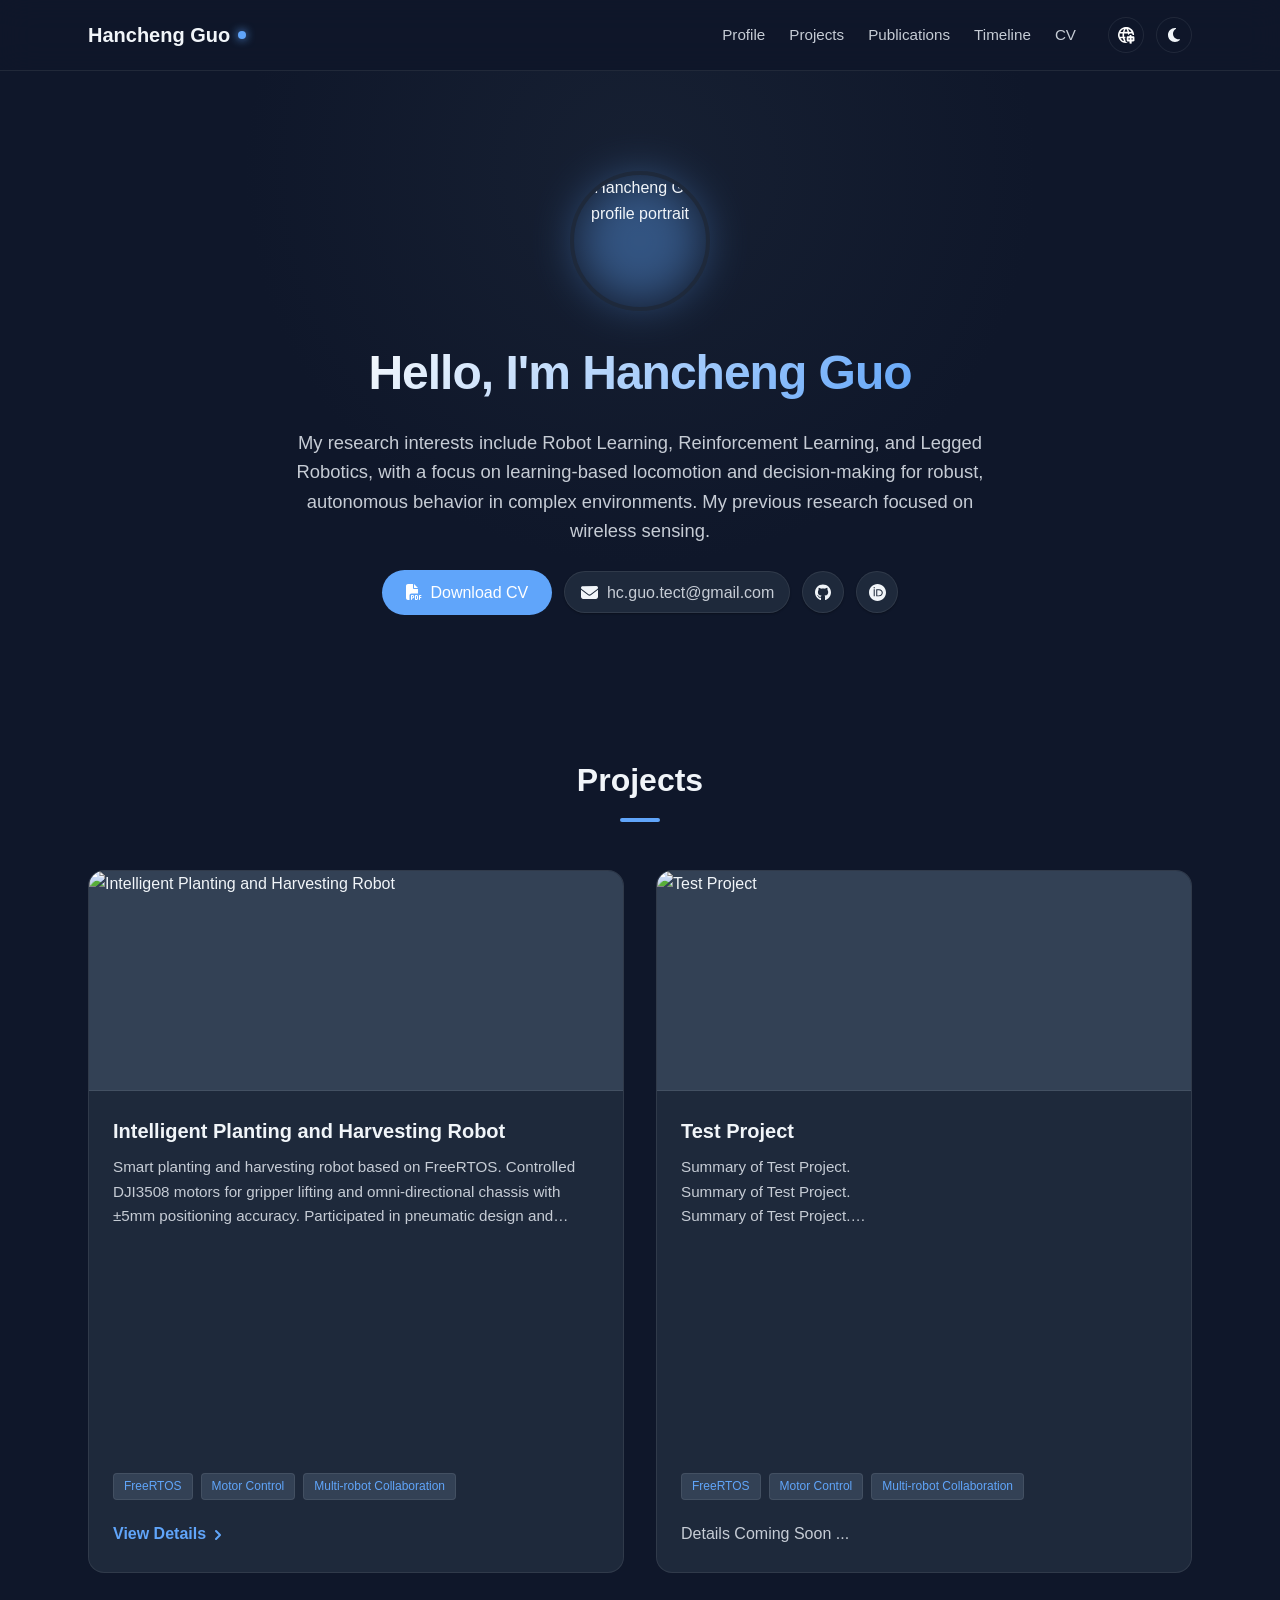
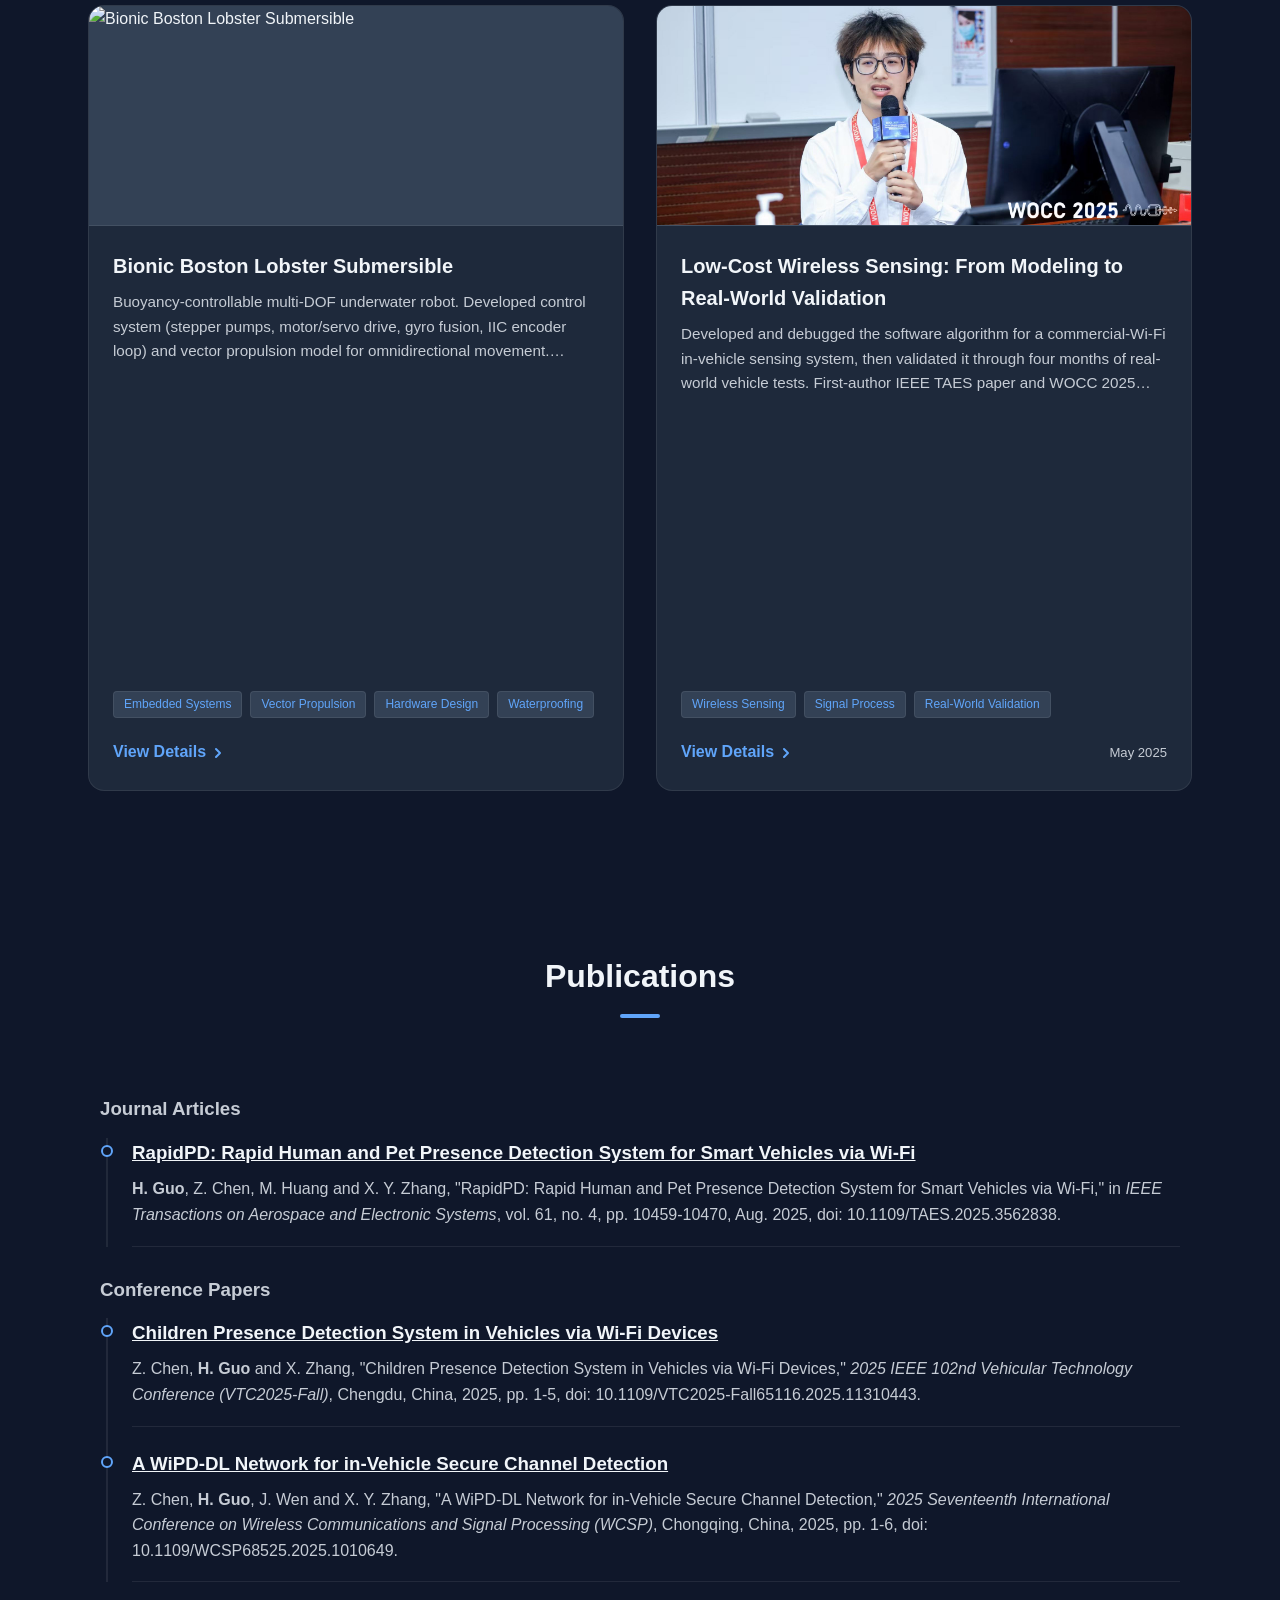
==== commit 22971f36: "update project RapidPD" ====
--- a/index.html
+++ b/index.html
@@ -226,7 +226,7 @@
                         <path d="m6 9 6 6 6-6"/>
                       </svg>
                     </span>
-                    <time class="project-date">Aug 2025</time>
+                    <time class="project-date">May 2025</time>
                   </div>
                 </div>
               </div>
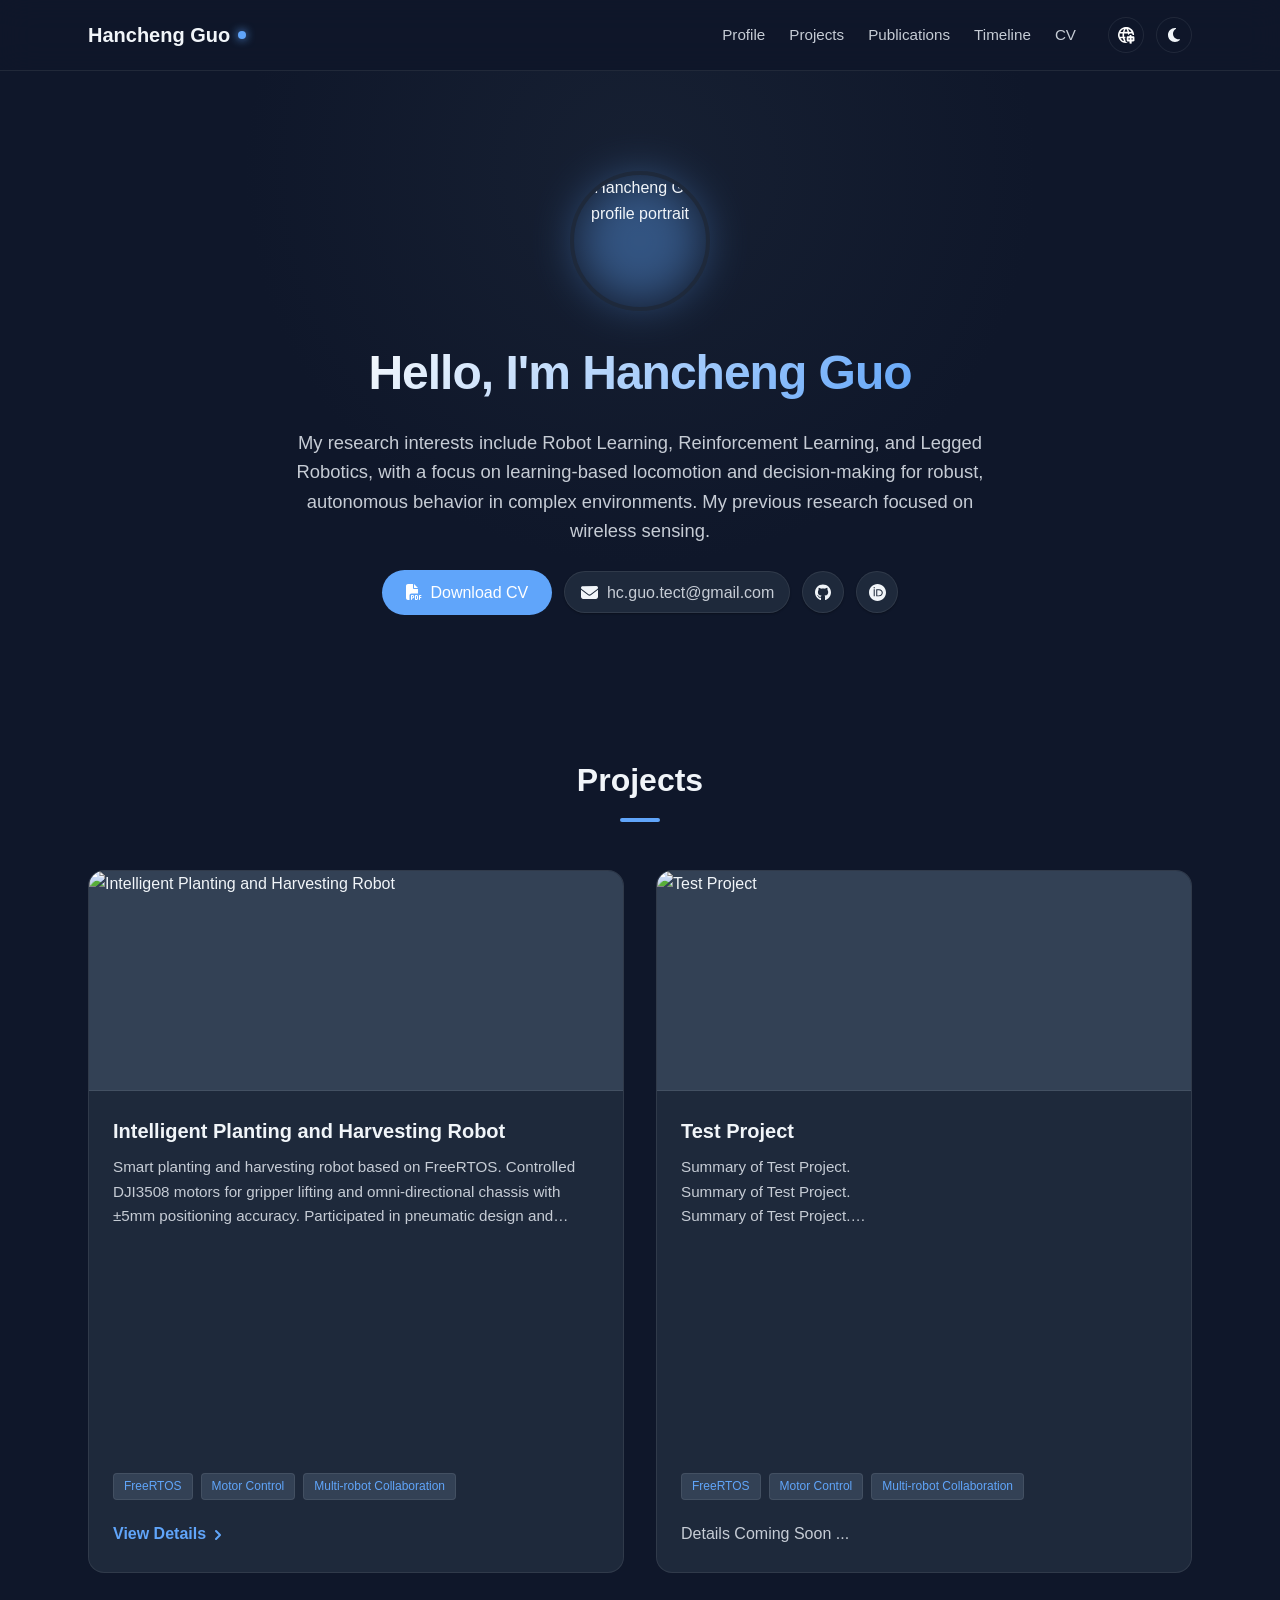
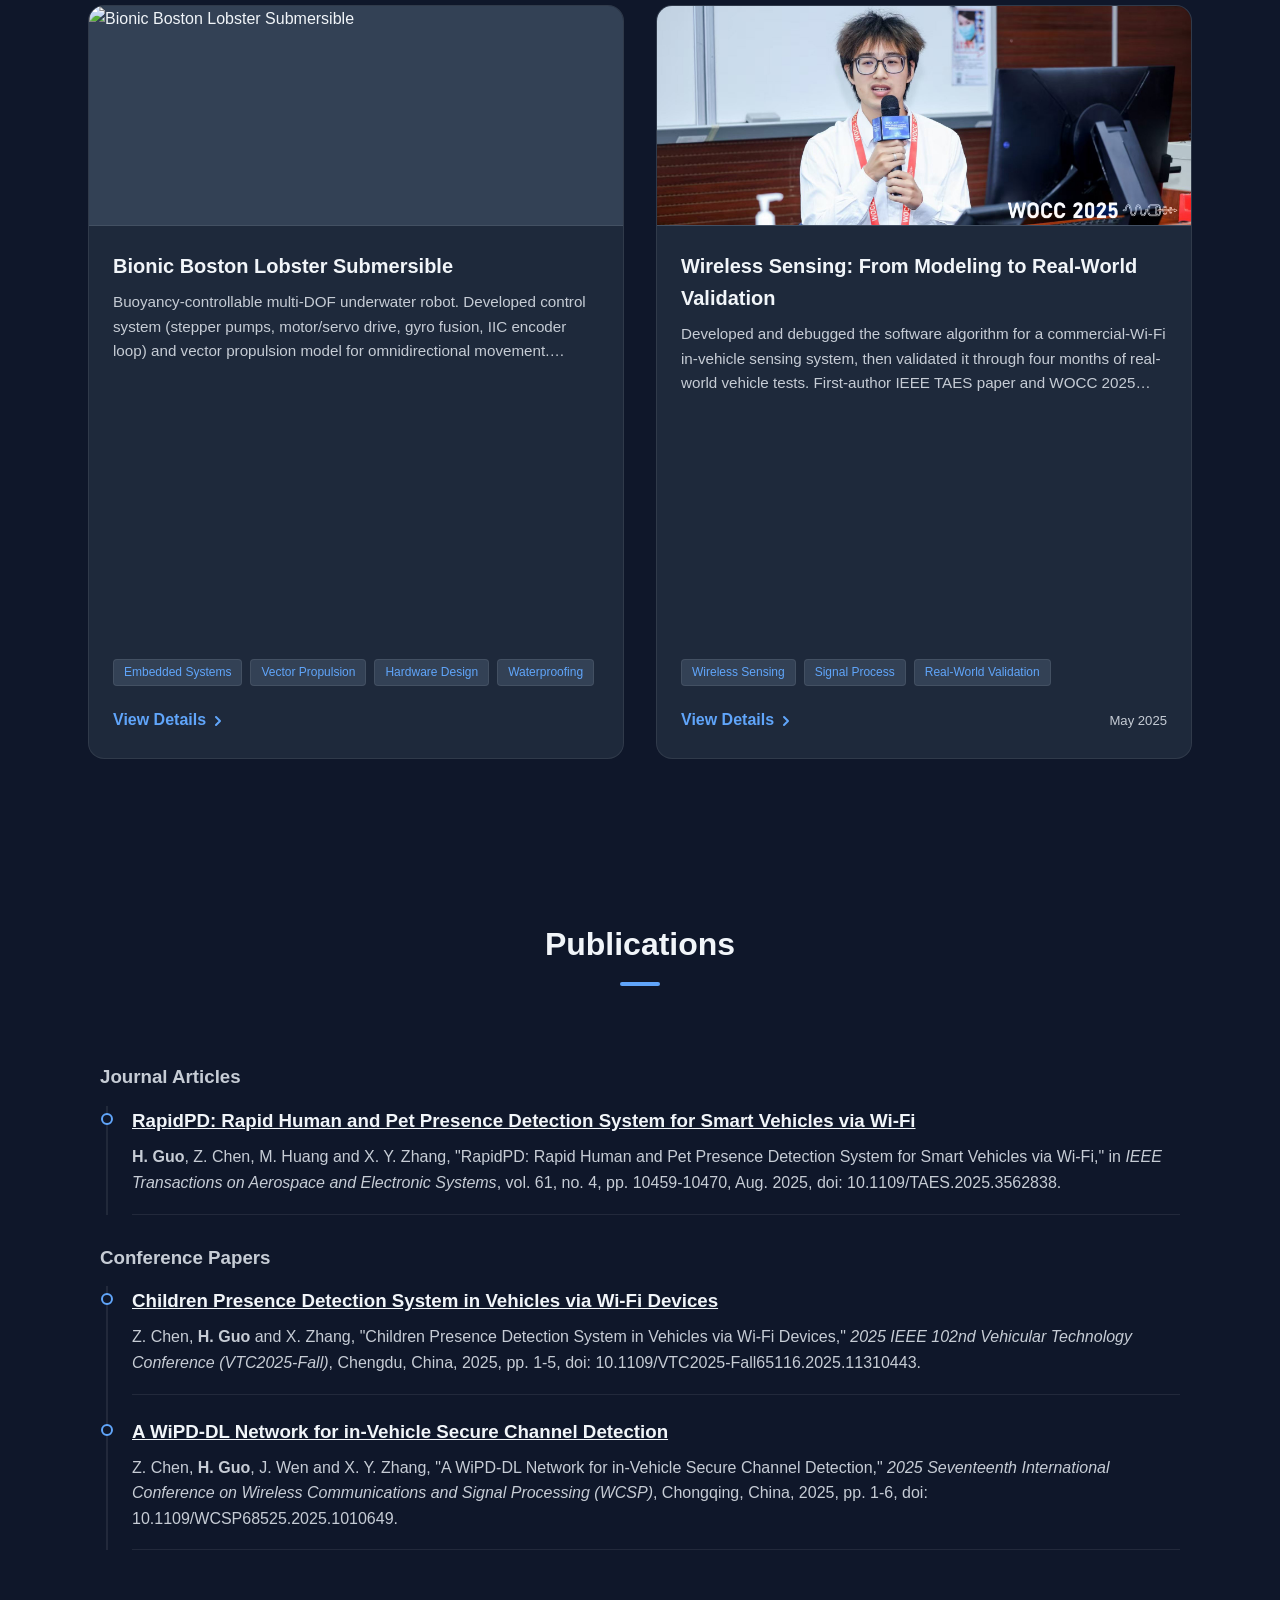
==== commit 1b8ade44: "update project RapidPD" ====
--- a/index.html
+++ b/index.html
@@ -204,13 +204,13 @@
                 </div>
               </div>
             </article>
-            <article class="card project-card-detail" tabindex="0" role="link" aria-label="View Details: Low-Cost Wireless Sensing: From Modeling to Real-World Validation" data-project-href="pages/projects/project1.html">
-              <div class="project-thumbnail-wrapper">
-                <img class="project-thumbnail" src="assets/images/projects/rapidpd/RapidPD-WOCC2025-talk.jpg" alt="Low-Cost Wireless Sensing: From Modeling to Real-World Validation" loading="lazy" decoding="async">
-              </div>
-              <div class="project-info">
-                <div class="project-copy">
-                  <h3>Low-Cost Wireless Sensing: From Modeling to Real-World Validation</h3>
+            <article class="card project-card-detail" tabindex="0" role="link" aria-label="View Details: Wireless Sensing: From Modeling to Real-World Validation" data-project-href="pages/projects/project1.html">
+              <div class="project-thumbnail-wrapper">
+                <img class="project-thumbnail" src="assets/images/projects/rapidpd/RapidPD-WOCC2025-talk.jpg" alt="Wireless Sensing: From Modeling to Real-World Validation" loading="lazy" decoding="async">
+              </div>
+              <div class="project-info">
+                <div class="project-copy">
+                  <h3>Wireless Sensing: From Modeling to Real-World Validation</h3>
                   <p class="project-summary">Developed and debugged the software algorithm for a commercial-Wi-Fi in-vehicle sensing system, then validated it through four months of real-world vehicle tests. First-author IEEE TAES paper and WOCC 2025 invited talk.</p>
                 </div>
                 <div class="project-meta">
